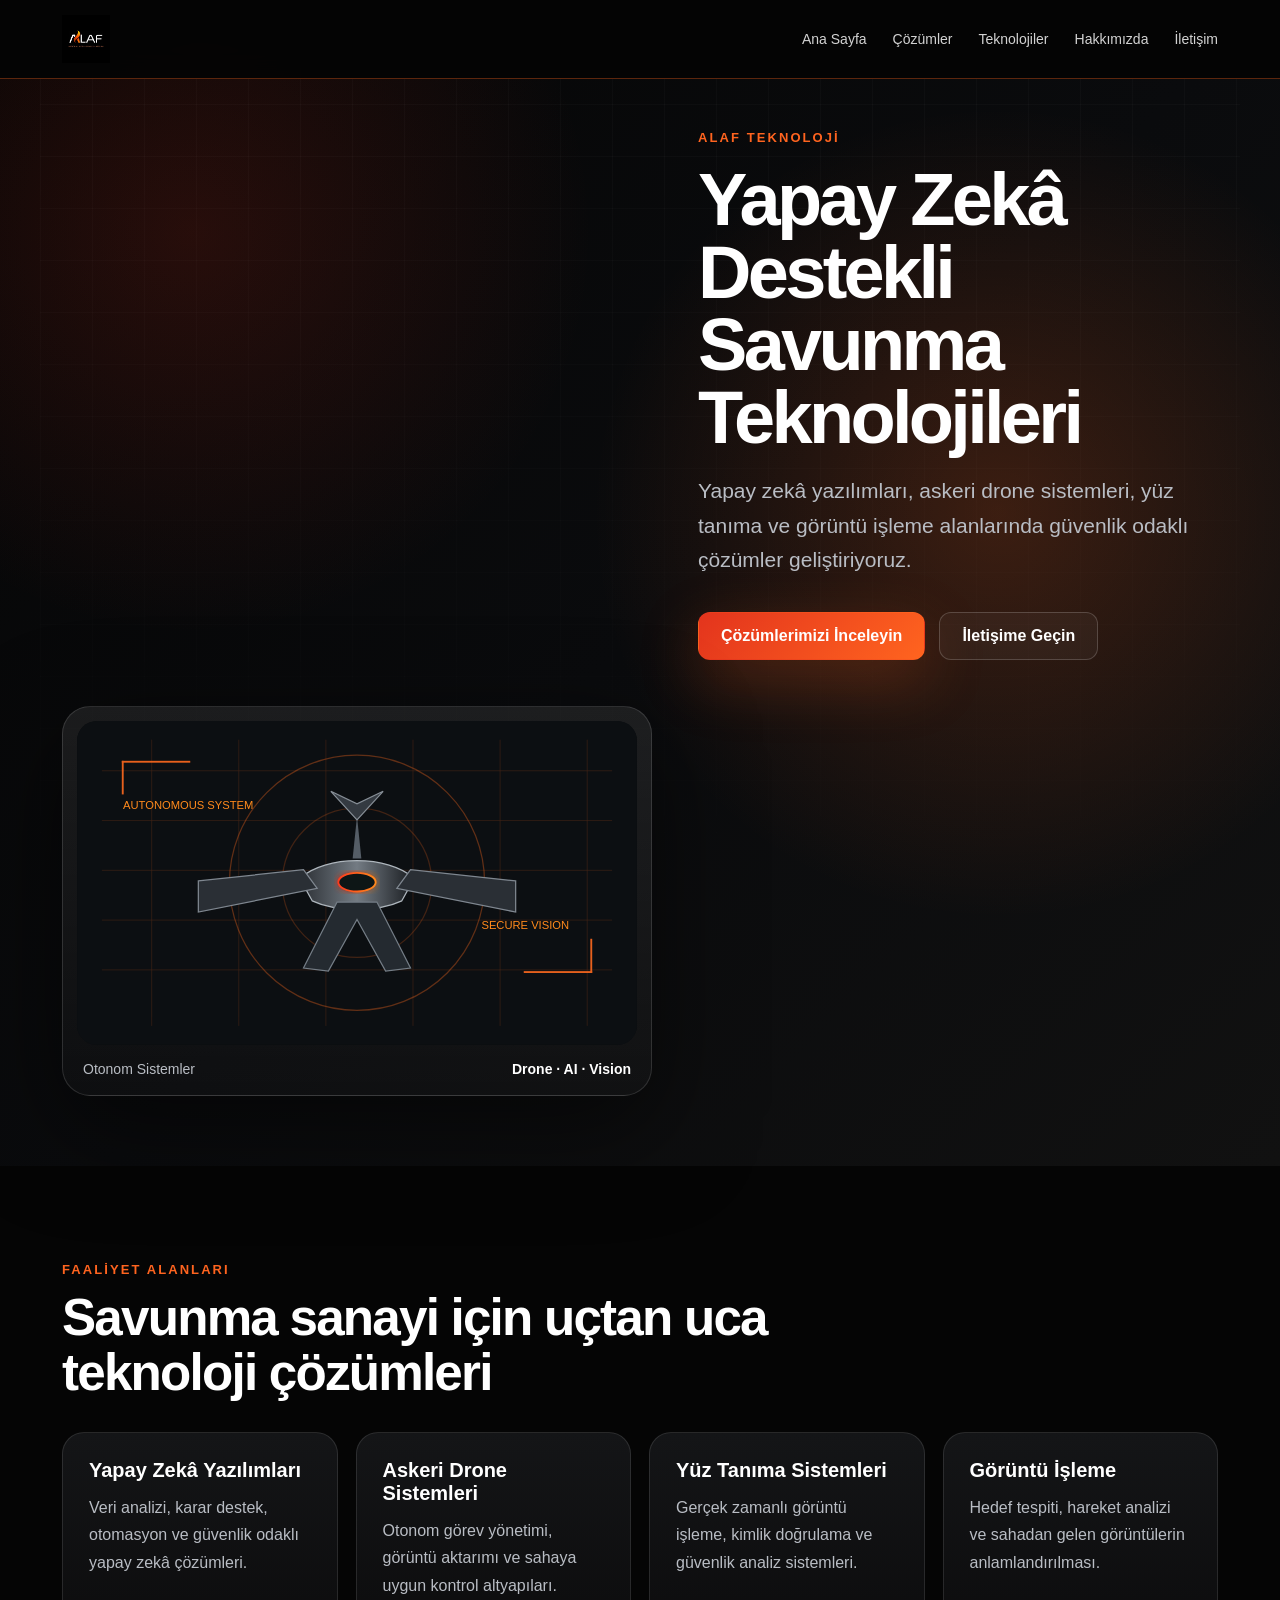
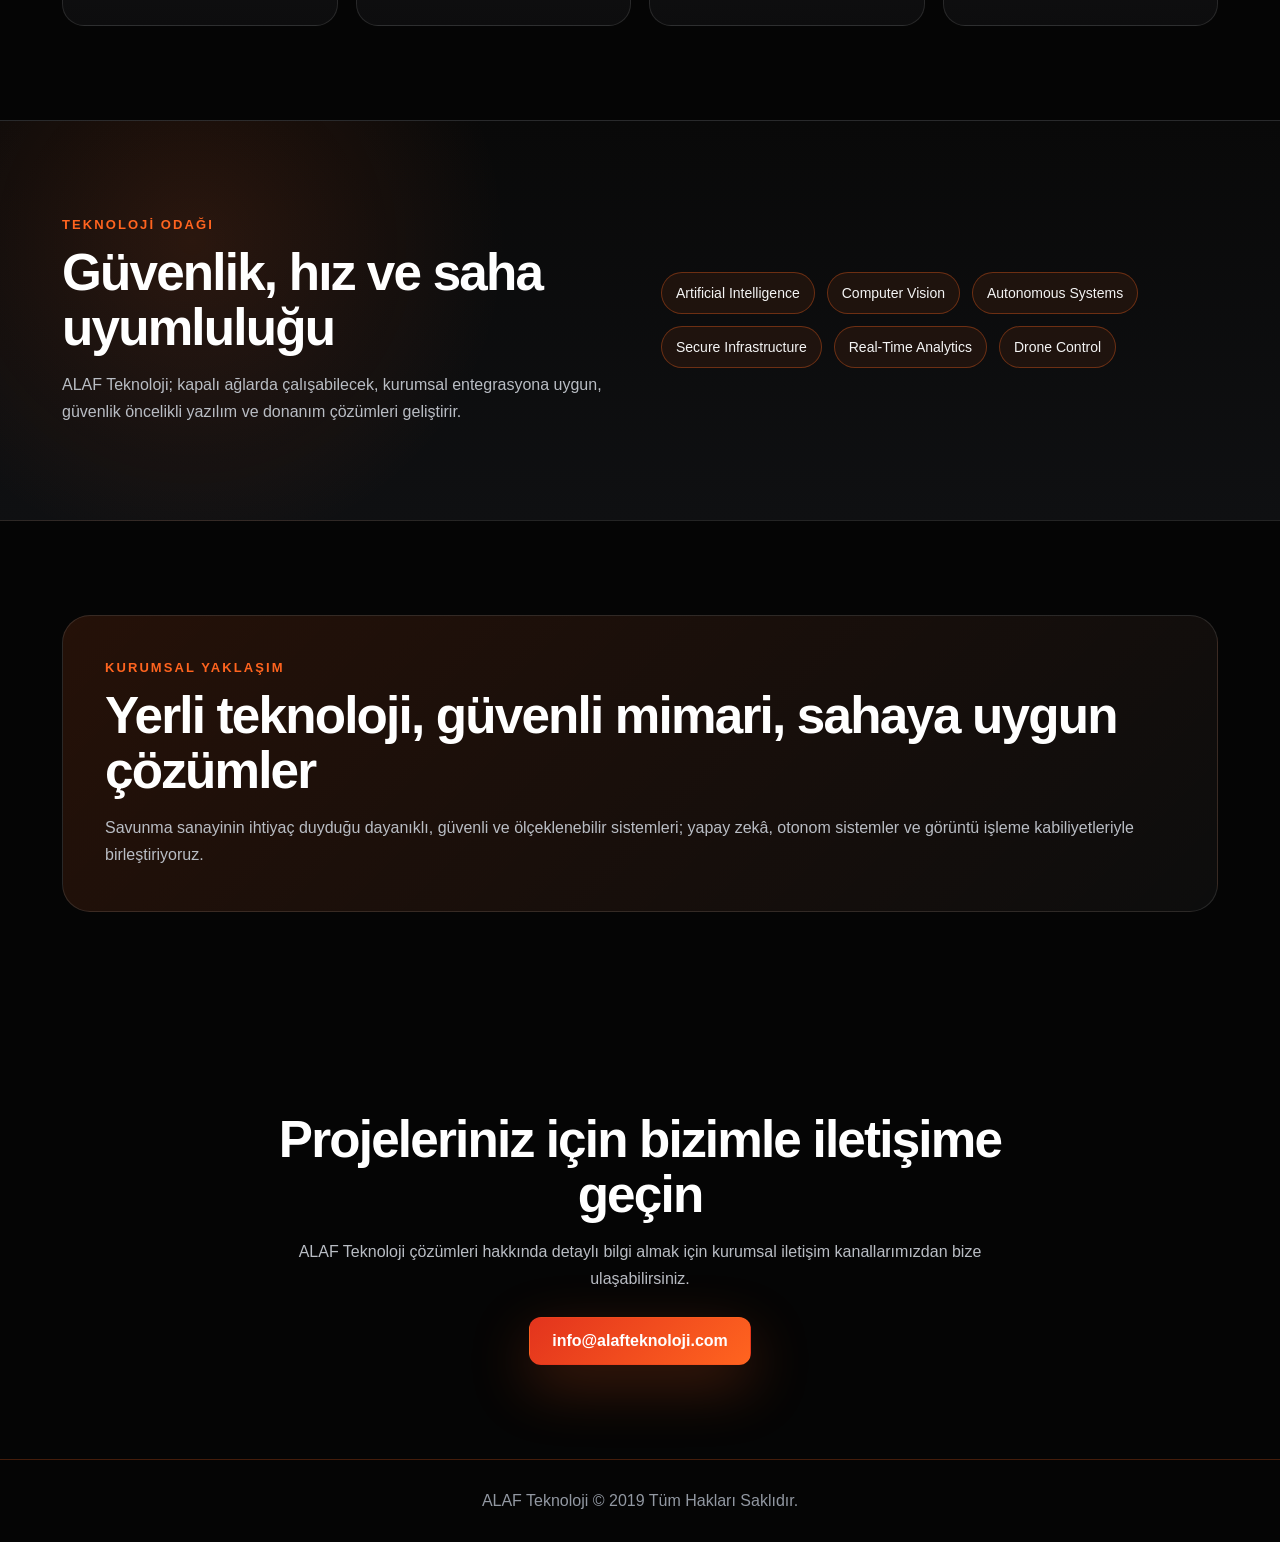
==== index.html @ 89e0e8f7 "First Commit Test" ====
<!DOCTYPE html>
<html lang="tr">
<head>
  <meta charset="UTF-8" />
  <meta name="viewport" content="width=device-width, initial-scale=1.0" />
  <title>ALAF Teknoloji</title>
  <link rel="stylesheet" href="style.css" />
</head>
<body>
  <header class="site-header">
    <nav class="navbar">
      <a class="brand" href="#home" aria-label="ALAF Teknoloji Ana Sayfa">
        <img src="assets/alaf_logo.jpeg" alt="ALAF Teknoloji Logo" />
      </a>

      <input type="checkbox" id="menu-toggle" class="menu-toggle" />
      <label for="menu-toggle" class="menu-button" aria-label="Menüyü aç/kapat">
        <span></span><span></span><span></span>
      </label>

      <div class="nav-links">
        <a href="#home">Ana Sayfa</a>
        <a href="#solutions">Çözümler</a>
        <a href="#tech">Teknolojiler</a>
        <a href="#about">Hakkımızda</a>
        <a href="#contact">İletişim</a>
      </div>
    </nav>
  </header>

  <main>
    <section id="home" class="hero">
      <div class="hero-overlay"></div>

      <div class="hero-content">
        <div class="eyebrow">ALAF TEKNOLOJİ</div>
        <h1>Yapay Zekâ Destekli Savunma Teknolojileri</h1>
        <p>
          Yapay zekâ yazılımları, askeri drone sistemleri, yüz tanıma ve görüntü
          işleme alanlarında güvenlik odaklı çözümler geliştiriyoruz.
        </p>
        <div class="hero-actions">
          <a href="#solutions" class="btn primary">Çözümlerimizi İnceleyin</a>
          <a href="#contact" class="btn secondary">İletişime Geçin</a>
        </div>
      </div>

      <div class="hero-visual" aria-label="Askeri drone konsept görseli">
        <div class="drone-card">
          <div class="drone-image">
            <svg viewBox="0 0 900 520" role="img" aria-label="Askeri drone illüstrasyonu">
              <defs>
                <linearGradient id="metal" x1="0" x2="1">
                  <stop offset="0%" stop-color="#2b2f34"/>
                  <stop offset="50%" stop-color="#737b83"/>
                  <stop offset="100%" stop-color="#171a1e"/>
                </linearGradient>
                <linearGradient id="accent" x1="0" x2="1">
                  <stop offset="0%" stop-color="#ff3b1f"/>
                  <stop offset="100%" stop-color="#ff8a1c"/>
                </linearGradient>
                <filter id="glow">
                  <feGaussianBlur stdDeviation="5" result="coloredBlur"/>
                  <feMerge>
                    <feMergeNode in="coloredBlur"/>
                    <feMergeNode in="SourceGraphic"/>
                  </feMerge>
                </filter>
              </defs>

              <rect x="0" y="0" width="900" height="520" fill="#0c0f12"/>
              <g opacity=".22" stroke="#ff6a1f" stroke-width="1">
                <path d="M40 80 H860 M40 160 H860 M40 240 H860 M40 320 H860 M40 400 H860"/>
                <path d="M120 30 V490 M260 30 V490 M400 30 V490 M540 30 V490 M680 30 V490 M820 30 V490"/>
              </g>
              <circle cx="450" cy="260" r="205" fill="none" stroke="#ff6a1f" stroke-width="2" opacity=".35"/>
              <circle cx="450" cy="260" r="120" fill="none" stroke="#ff6a1f" stroke-width="2" opacity=".22"/>

              <g transform="translate(450 265)">
                <path d="M-92 -12 C-50 -50, 50 -50, 92 -12 L72 24 C34 42, -34 42, -72 24 Z" fill="url(#metal)" stroke="#aeb6bd" stroke-width="2"/>
                <path d="M-255 -8 L-86 -26 L-64 4 L-255 42 Z" fill="#2a2f35" stroke="#7f8790" stroke-width="2"/>
                <path d="M255 -8 L86 -26 L64 4 L255 42 Z" fill="#2a2f35" stroke="#7f8790" stroke-width="2"/>
                <path d="M-32 26 L-86 132 L-46 137 L0 54 L46 137 L86 132 L32 26 Z" fill="#242a30" stroke="#747d86" stroke-width="2"/>
                <path d="M-7 -44 L0 -112 L7 -44 Z" fill="#555d66"/>
                <path d="M0 -106 L-42 -152 L0 -132 L42 -152 Z" fill="#343a41" stroke="#868e96" stroke-width="2"/>
                <ellipse cx="0" cy="-6" rx="30" ry="15" fill="#111418" stroke="url(#accent)" stroke-width="3" filter="url(#glow)"/>
                <path d="M-38 4 H38" stroke="url(#accent)" stroke-width="4" filter="url(#glow)"/>
              </g>

              <g fill="#ff6a1f" opacity=".9">
                <rect x="72" y="64" width="110" height="3"/>
                <rect x="72" y="64" width="3" height="54"/>
                <rect x="718" y="402" width="110" height="3"/>
                <rect x="825" y="350" width="3" height="55"/>
              </g>
              <text x="74" y="142" fill="#ff8a1c" font-size="18" font-family="Arial">AUTONOMOUS SYSTEM</text>
              <text x="650" y="334" fill="#ff8a1c" font-size="18" font-family="Arial">SECURE VISION</text>
            </svg>
          </div>
          <div class="drone-caption">
            <span>Otonom Sistemler</span>
            <strong>Drone · AI · Vision</strong>
          </div>
        </div>
      </div>
    </section>

    <section id="solutions" class="section">
      <div class="section-head">
        <span>Faaliyet Alanları</span>
        <h2>Savunma sanayi için uçtan uca teknoloji çözümleri</h2>
      </div>

      <div class="cards">
        <article class="card">
          <h3>Yapay Zekâ Yazılımları</h3>
          <p>Veri analizi, karar destek, otomasyon ve güvenlik odaklı yapay zekâ çözümleri.</p>
        </article>
        <article class="card">
          <h3>Askeri Drone Sistemleri</h3>
          <p>Otonom görev yönetimi, görüntü aktarımı ve sahaya uygun kontrol altyapıları.</p>
        </article>
        <article class="card">
          <h3>Yüz Tanıma Sistemleri</h3>
          <p>Gerçek zamanlı görüntü işleme, kimlik doğrulama ve güvenlik analiz sistemleri.</p>
        </article>
        <article class="card">
          <h3>Görüntü İşleme</h3>
          <p>Hedef tespiti, hareket analizi ve sahadan gelen görüntülerin anlamlandırılması.</p>
        </article>
      </div>
    </section>

    <section id="tech" class="tech-band">
      <div class="section tech-inner">
        <div>
          <span class="label">Teknoloji Odağı</span>
          <h2>Güvenlik, hız ve saha uyumluluğu</h2>
          <p>
            ALAF Teknoloji; kapalı ağlarda çalışabilecek, kurumsal entegrasyona uygun,
            güvenlik öncelikli yazılım ve donanım çözümleri geliştirir.
          </p>
        </div>
        <div class="tech-list">
          <span>Artificial Intelligence</span>
          <span>Computer Vision</span>
          <span>Autonomous Systems</span>
          <span>Secure Infrastructure</span>
          <span>Real-Time Analytics</span>
          <span>Drone Control</span>
        </div>
      </div>
    </section>

    <section id="about" class="section about">
      <div class="about-card">
        <span>Kurumsal Yaklaşım</span>
        <h2>Yerli teknoloji, güvenli mimari, sahaya uygun çözümler</h2>
        <p>
          Savunma sanayinin ihtiyaç duyduğu dayanıklı, güvenli ve ölçeklenebilir
          sistemleri; yapay zekâ, otonom sistemler ve görüntü işleme kabiliyetleriyle
          birleştiriyoruz.
        </p>
      </div>
    </section>

    <section id="contact" class="section contact">
      <h2>Projeleriniz için bizimle iletişime geçin</h2>
      <p>ALAF Teknoloji çözümleri hakkında detaylı bilgi almak için kurumsal iletişim kanallarımızdan bize ulaşabilirsiniz.</p>
      <a href="mailto:info@alafteknoloji.com" class="btn primary">info@alafteknoloji.com</a>
    </section>
  </main>

  <footer>
    <div>ALAF Teknoloji © 2019 Tüm Hakları Saklıdır.</div>
  </footer>
</body>
</html>
---- style.css ----
:root{
  --bg:#050505;
  --panel:#0d0d0e;
  --panel-2:#131416;
  --text:#ffffff;
  --muted:#b9bdc4;
  --line:rgba(255,255,255,.11);
  --accent:#ff641f;
  --accent2:#e3341d;
  --nav:#050505;
}

*{box-sizing:border-box}

html{
  scroll-behavior:smooth;
  overflow-x:hidden;
}

body{
  margin:0;
  background:var(--bg);
  color:var(--text);
  font-family:Arial, Helvetica, sans-serif;
  overflow-x:hidden;
}

a{color:inherit}

.site-header{
  position:fixed;
  inset:0 0 auto 0;
  z-index:100;
  background:rgba(5,5,5,.96);
  border-bottom:1px solid rgba(255,100,31,.35);
  backdrop-filter:blur(14px);
}

.navbar{
  max-width:1200px;
  margin:0 auto;
  height:78px;
  padding:0 22px;
  display:flex;
  align-items:center;
  justify-content:space-between;
  gap:20px;
}

.brand{
  display:flex;
  align-items:center;
  min-width:0;
  text-decoration:none;
}

.brand img{
  height:48px;
  max-width:190px;
  object-fit:contain;
  display:block;
}

.nav-links{
  display:flex;
  align-items:center;
  gap:26px;
  font-size:14px;
  white-space:nowrap;
}

.nav-links a{
  text-decoration:none;
  color:#e9e9e9;
  opacity:.9;
}

.nav-links a:hover{color:var(--accent)}

.menu-toggle{display:none}

.menu-button{
  display:none;
  width:42px;
  height:42px;
  border:1px solid var(--line);
  border-radius:10px;
  align-items:center;
  justify-content:center;
  flex-direction:column;
  gap:5px;
}

.menu-button span{
  width:20px;
  height:2px;
  background:#fff;
  display:block;
}

.hero{
  position:relative;
  min-height:100vh;
  padding:128px 22px 70px;
  display:grid;
  grid-template-columns:minmax(0, 1fr) minmax(320px, 520px);
  align-items:center;
  gap:46px;
  max-width:1200px;
  margin:0 auto;
}

.hero::before{
  content:"";
  position:absolute;
  left:50%;
  top:0;
  width:100vw;
  height:100%;
  transform:translateX(-50%);
  background:
    radial-gradient(circle at 78% 44%, rgba(255,100,31,.20), transparent 34%),
    radial-gradient(circle at 15% 20%, rgba(227,52,29,.15), transparent 28%),
    linear-gradient(135deg,#050505 0%,#0a0b0d 52%,#111111 100%);
  z-index:-2;
}

.hero::after{
  content:"";
  position:absolute;
  inset:0;
  background-image:
    linear-gradient(rgba(255,255,255,.035) 1px, transparent 1px),
    linear-gradient(90deg, rgba(255,255,255,.035) 1px, transparent 1px);
  background-size:52px 52px;
  mask-image:linear-gradient(to bottom, rgba(0,0,0,.75), transparent 90%);
  z-index:-1;
}

.eyebrow,.section-head span,.label,.about-card span{
  display:inline-flex;
  align-items:center;
  gap:8px;
  color:var(--accent);
  font-size:13px;
  font-weight:700;
  letter-spacing:.16em;
  text-transform:uppercase;
}

.hero h1{
  margin:18px 0 20px;
  font-size:clamp(38px, 6vw, 74px);
  line-height:.98;
  letter-spacing:-.05em;
  max-width:760px;
}

.hero p{
  margin:0;
  max-width:650px;
  color:var(--muted);
  font-size:clamp(17px, 2vw, 21px);
  line-height:1.65;
}

.hero-actions{
  display:flex;
  gap:14px;
  flex-wrap:wrap;
  margin-top:34px;
}

.btn{
  display:inline-flex;
  align-items:center;
  justify-content:center;
  min-height:48px;
  padding:14px 22px;
  border-radius:12px;
  text-decoration:none;
  font-weight:700;
  border:1px solid transparent;
}

.btn.primary{
  background:linear-gradient(135deg,var(--accent2),var(--accent));
  color:#fff;
  box-shadow:0 20px 60px rgba(255,100,31,.25);
}

.btn.secondary{
  border-color:rgba(255,255,255,.18);
  color:#fff;
  background:rgba(255,255,255,.04);
}

.hero-visual{
  width:100%;
  min-width:0;
}

.drone-card{
  background:linear-gradient(180deg,rgba(255,255,255,.08),rgba(255,255,255,.02));
  border:1px solid rgba(255,255,255,.13);
  border-radius:28px;
  padding:14px;
  box-shadow:0 30px 100px rgba(0,0,0,.55);
}

.drone-image{
  border-radius:20px;
  overflow:hidden;
  background:#0b0d10;
}

.drone-image svg{
  display:block;
  width:100%;
  height:auto;
}

.drone-caption{
  display:flex;
  justify-content:space-between;
  gap:12px;
  padding:16px 6px 4px;
  color:var(--muted);
  font-size:14px;
}

.drone-caption strong{color:#fff}

.section{
  max-width:1200px;
  margin:0 auto;
  padding:94px 22px;
}

.section-head{
  max-width:760px;
  margin-bottom:32px;
}

.section h2,.tech-inner h2,.about-card h2,.contact h2{
  margin:12px 0 16px;
  font-size:clamp(30px,4vw,52px);
  line-height:1.08;
  letter-spacing:-.035em;
}

.cards{
  display:grid;
  grid-template-columns:repeat(4,minmax(0,1fr));
  gap:18px;
}

.card{
  min-width:0;
  background:linear-gradient(180deg,#141517,#0d0d0e);
  border:1px solid var(--line);
  border-radius:22px;
  padding:26px;
}

.card h3{
  color:#fff;
  margin:0 0 12px;
  font-size:20px;
}

.card p,.tech-inner p,.about-card p,.contact p{
  color:var(--muted);
  line-height:1.7;
  margin:0;
}

.tech-band{
  background:
    radial-gradient(circle at 15% 30%,rgba(255,100,31,.13),transparent 28%),
    linear-gradient(180deg,#090909,#0f1012);
  border-block:1px solid var(--line);
}

.tech-inner{
  display:grid;
  grid-template-columns:1fr 1fr;
  gap:42px;
  align-items:center;
}

.tech-list{
  display:flex;
  flex-wrap:wrap;
  gap:12px;
}

.tech-list span{
  border:1px solid rgba(255,100,31,.35);
  background:rgba(255,100,31,.08);
  color:#f4f4f4;
  padding:12px 14px;
  border-radius:999px;
  font-size:14px;
}

.about-card{
  background:linear-gradient(135deg,rgba(255,100,31,.13),rgba(255,255,255,.035));
  border:1px solid var(--line);
  border-radius:28px;
  padding:42px;
}

.contact{
  text-align:center;
  max-width:820px;
}

.contact .btn{margin-top:24px}

footer{
  padding:32px 22px;
  text-align:center;
  color:#9298a2;
  background:#050505;
  border-top:1px solid rgba(255,100,31,.25);
}

@media (max-width: 980px){
  .hero{
    grid-template-columns:1fr;
    text-align:left;
    gap:34px;
    min-height:auto;
  }

  .hero-visual{
    max-width:620px;
  }

  .cards{
    grid-template-columns:repeat(2,minmax(0,1fr));
  }

  .tech-inner{
    grid-template-columns:1fr;
  }
}

@media (max-width: 720px){
  .navbar{
    height:70px;
    padding:0 16px;
  }

  .brand img{
    height:42px;
    max-width:160px;
  }

  .menu-button{
    display:flex;
    flex:0 0 auto;
  }

  .nav-links{
    position:absolute;
    top:70px;
    left:12px;
    right:12px;
    display:none;
    flex-direction:column;
    align-items:stretch;
    gap:0;
    padding:10px;
    background:#070707;
    border:1px solid rgba(255,100,31,.28);
    border-radius:16px;
    white-space:normal;
  }

  .nav-links a{
    padding:14px 12px;
    border-radius:10px;
  }

  .nav-links a:hover{
    background:rgba(255,100,31,.08);
  }

  .menu-toggle:checked ~ .nav-links{
    display:flex;
  }

  .hero{
    padding:104px 16px 56px;
  }

  .hero h1{
    letter-spacing:-.04em;
  }

  .hero-actions{
    flex-direction:column;
  }

  .btn{
    width:100%;
  }

  .drone-card{
    border-radius:22px;
    padding:10px;
  }

  .drone-caption{
    flex-direction:column;
    padding:14px 4px 4px;
  }

  .section{
    padding:68px 16px;
  }

  .cards{
    grid-template-columns:1fr;
  }

  .card{
    padding:22px;
  }

  .about-card{
    padding:28px;
  }
}

@media (max-width: 390px){
  .brand img{
    max-width:135px;
  }

  .hero{
    padding-left:14px;
    padding-right:14px;
  }

  .eyebrow,.section-head span,.label,.about-card span{
    font-size:11px;
  }
}
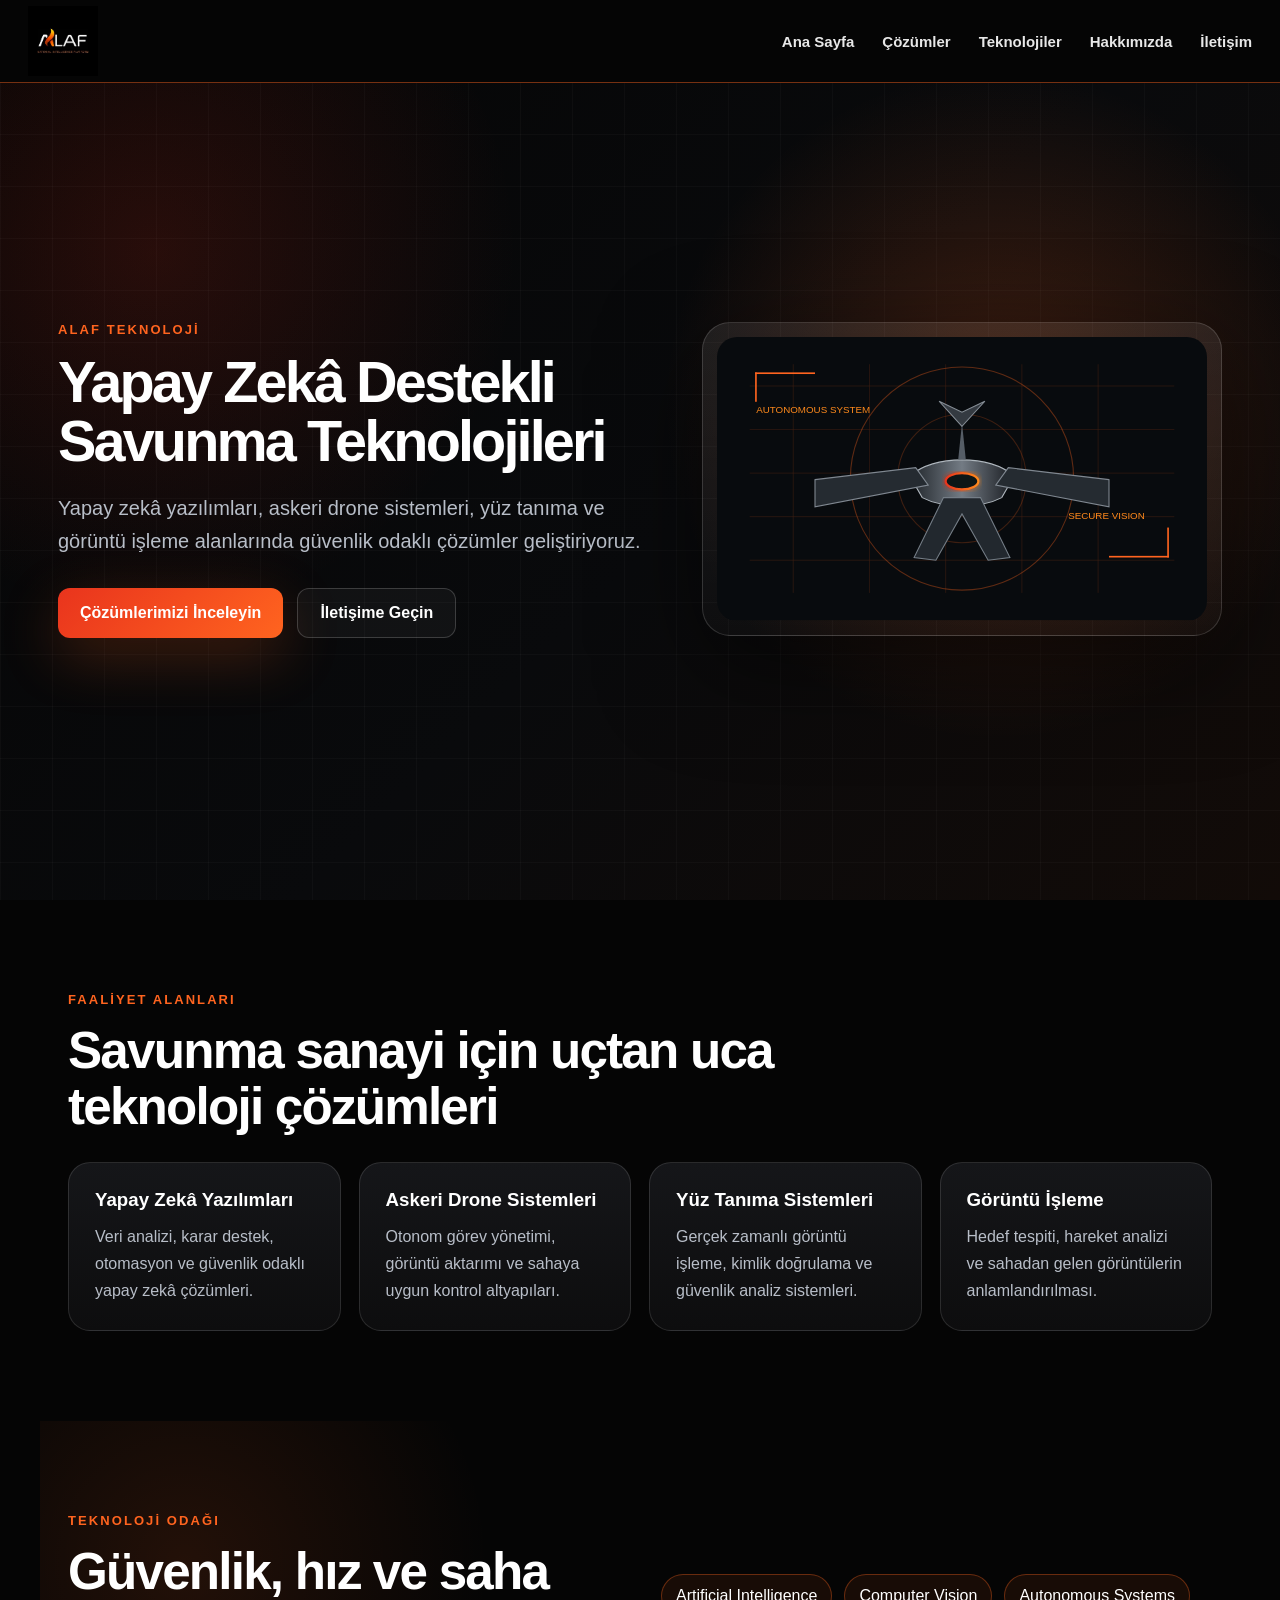
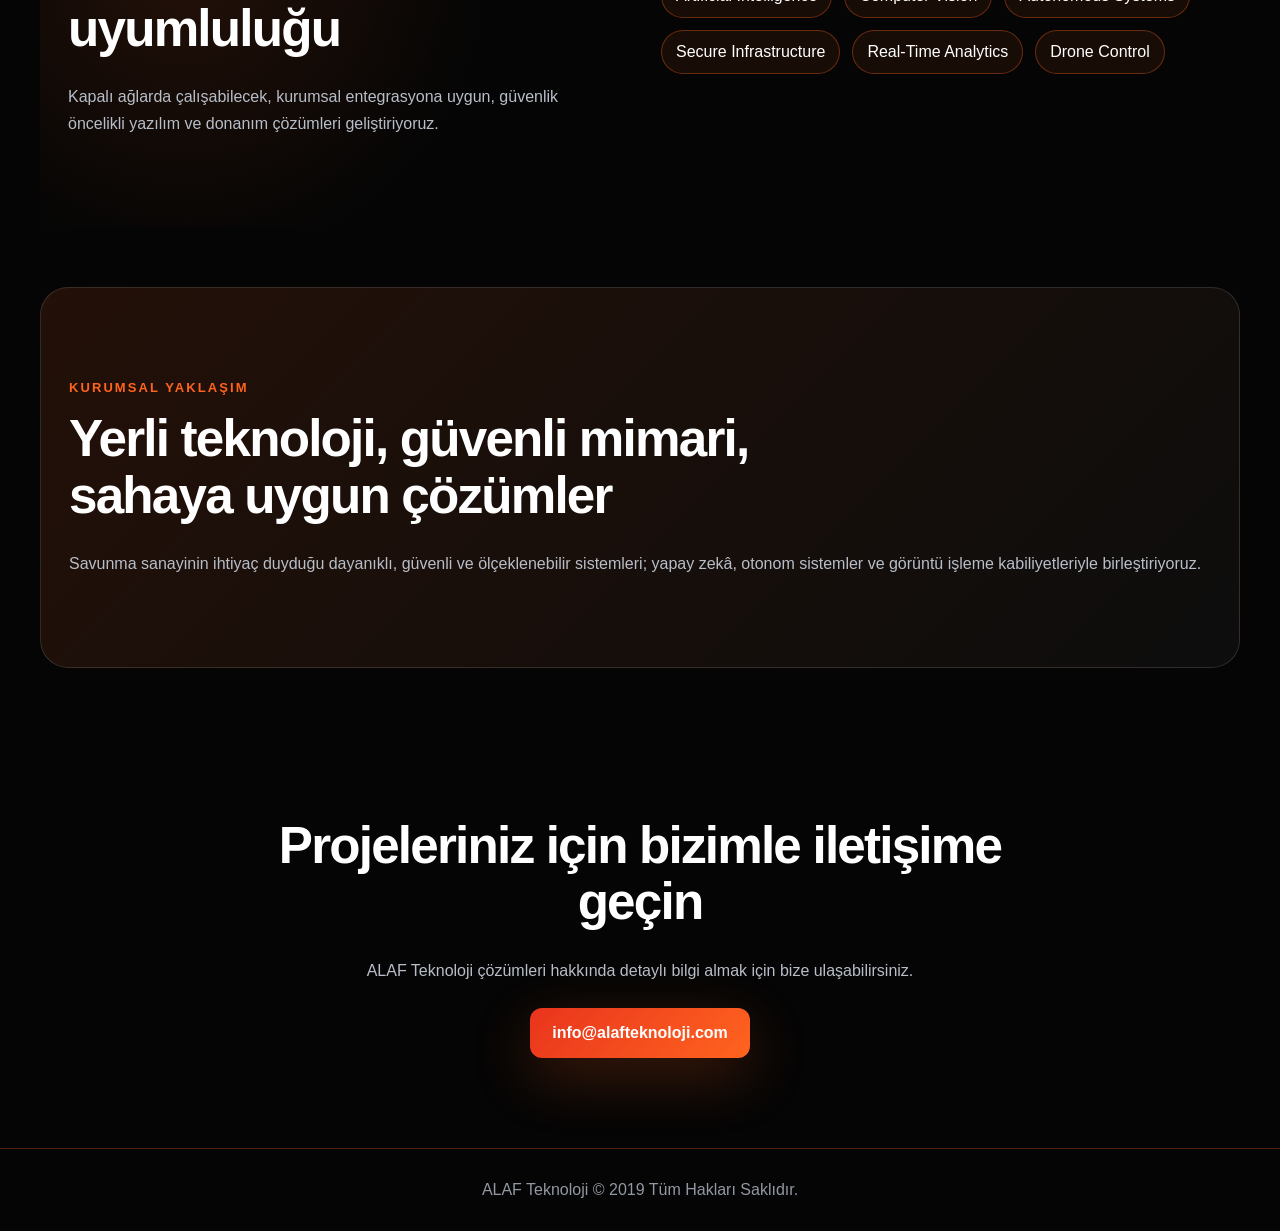
==== commit b8fe1563: "Mobile fix" ====
--- a/index.html
+++ b/index.html
@@ -7,172 +7,129 @@
   <link rel="stylesheet" href="style.css" />
 </head>
 <body>
-  <header class="site-header">
-    <nav class="navbar">
-      <a class="brand" href="#home" aria-label="ALAF Teknoloji Ana Sayfa">
-        <img src="assets/alaf_logo.jpeg" alt="ALAF Teknoloji Logo" />
-      </a>
 
-      <input type="checkbox" id="menu-toggle" class="menu-toggle" />
-      <label for="menu-toggle" class="menu-button" aria-label="Menüyü aç/kapat">
-        <span></span><span></span><span></span>
-      </label>
+<header class="topbar">
+  <div class="nav">
+    <a href="#home" class="logo">
+      <img src="assets/alaf_logo.jpeg" alt="ALAF Teknoloji">
+    </a>
 
-      <div class="nav-links">
-        <a href="#home">Ana Sayfa</a>
-        <a href="#solutions">Çözümler</a>
-        <a href="#tech">Teknolojiler</a>
-        <a href="#about">Hakkımızda</a>
-        <a href="#contact">İletişim</a>
+    <input type="checkbox" id="menu" class="menu-check">
+    <label for="menu" class="hamburger"><span></span><span></span><span></span></label>
+
+    <div class="links">
+      <a href="#home">Ana Sayfa</a>
+      <a href="#solutions">Çözümler</a>
+      <a href="#tech">Teknolojiler</a>
+      <a href="#about">Hakkımızda</a>
+      <a href="#contact">İletişim</a>
+    </div>
+  </div>
+</header>
+
+<main>
+  <section id="home" class="hero">
+    <div class="hero-text">
+      <div class="tag">ALAF TEKNOLOJİ</div>
+      <h1>Yapay Zekâ Destekli Savunma Teknolojileri</h1>
+      <p>
+        Yapay zekâ yazılımları, askeri drone sistemleri, yüz tanıma ve görüntü
+        işleme alanlarında güvenlik odaklı çözümler geliştiriyoruz.
+      </p>
+      <div class="buttons">
+        <a href="#solutions" class="btn primary">Çözümlerimizi İnceleyin</a>
+        <a href="#contact" class="btn ghost">İletişime Geçin</a>
       </div>
-    </nav>
-  </header>
+    </div>
 
-  <main>
-    <section id="home" class="hero">
-      <div class="hero-overlay"></div>
+    <div class="hero-image">
+      <div class="drone-panel">
+        <svg viewBox="0 0 900 520" preserveAspectRatio="xMidYMid meet" aria-label="Askeri drone konsepti">
+          <defs>
+            <linearGradient id="body" x1="0" x2="1">
+              <stop offset="0" stop-color="#1f2429"/>
+              <stop offset=".5" stop-color="#737b84"/>
+              <stop offset="1" stop-color="#171a1f"/>
+            </linearGradient>
+            <linearGradient id="orange" x1="0" x2="1">
+              <stop offset="0" stop-color="#e9341d"/>
+              <stop offset="1" stop-color="#ff8a1c"/>
+            </linearGradient>
+            <filter id="glow">
+              <feGaussianBlur stdDeviation="5" result="blur"/>
+              <feMerge><feMergeNode in="blur"/><feMergeNode in="SourceGraphic"/></feMerge>
+            </filter>
+          </defs>
 
-      <div class="hero-content">
-        <div class="eyebrow">ALAF TEKNOLOJİ</div>
-        <h1>Yapay Zekâ Destekli Savunma Teknolojileri</h1>
-        <p>
-          Yapay zekâ yazılımları, askeri drone sistemleri, yüz tanıma ve görüntü
-          işleme alanlarında güvenlik odaklı çözümler geliştiriyoruz.
-        </p>
-        <div class="hero-actions">
-          <a href="#solutions" class="btn primary">Çözümlerimizi İnceleyin</a>
-          <a href="#contact" class="btn secondary">İletişime Geçin</a>
-        </div>
+          <rect width="900" height="520" fill="#080b0e"/>
+          <g opacity=".23" stroke="#ff641f" stroke-width="1">
+            <path d="M60 90H840M60 170H840M60 250H840M60 330H840M60 410H840"/>
+            <path d="M140 50V470M280 50V470M420 50V470M560 50V470M700 50V470"/>
+          </g>
+          <circle cx="450" cy="260" r="205" fill="none" stroke="#ff641f" opacity=".35" stroke-width="2"/>
+          <circle cx="450" cy="260" r="118" fill="none" stroke="#ff641f" opacity=".22" stroke-width="2"/>
+
+          <g transform="translate(450 270)">
+            <path d="M-96 -15C-48 -54 48 -54 96 -15L73 25C35 45-35 45-73 25Z" fill="url(#body)" stroke="#aeb6bd" stroke-width="2"/>
+            <path d="M-270 -8L-85 -30L-62 2L-270 42Z" fill="#252b31" stroke="#7f8790" stroke-width="2"/>
+            <path d="M270 -8L85 -30L62 2L270 42Z" fill="#252b31" stroke="#7f8790" stroke-width="2"/>
+            <path d="M-34 25L-88 135L-48 140L0 55L48 140L88 135L34 25Z" fill="#22282e" stroke="#747d86" stroke-width="2"/>
+            <path d="M-7 -45L0 -112L7 -45Z" fill="#555d66"/>
+            <path d="M0 -106L-42 -152L0 -132L42 -152Z" fill="#343a41" stroke="#868e96" stroke-width="2"/>
+            <ellipse cx="0" cy="-5" rx="30" ry="15" fill="#111418" stroke="url(#orange)" stroke-width="4" filter="url(#glow)"/>
+            <path d="M-42 5H42" stroke="url(#orange)" stroke-width="4" filter="url(#glow)"/>
+          </g>
+
+          <g fill="#ff641f">
+            <rect x="70" y="65" width="110" height="3"/>
+            <rect x="70" y="65" width="3" height="54"/>
+            <rect x="720" y="402" width="110" height="3"/>
+            <rect x="827" y="350" width="3" height="55"/>
+          </g>
+          <text x="72" y="140" fill="#ff8a1c" font-size="18" font-family="Arial">AUTONOMOUS SYSTEM</text>
+          <text x="645" y="334" fill="#ff8a1c" font-size="18" font-family="Arial">SECURE VISION</text>
+        </svg>
       </div>
+    </div>
+  </section>
 
-      <div class="hero-visual" aria-label="Askeri drone konsept görseli">
-        <div class="drone-card">
-          <div class="drone-image">
-            <svg viewBox="0 0 900 520" role="img" aria-label="Askeri drone illüstrasyonu">
-              <defs>
-                <linearGradient id="metal" x1="0" x2="1">
-                  <stop offset="0%" stop-color="#2b2f34"/>
-                  <stop offset="50%" stop-color="#737b83"/>
-                  <stop offset="100%" stop-color="#171a1e"/>
-                </linearGradient>
-                <linearGradient id="accent" x1="0" x2="1">
-                  <stop offset="0%" stop-color="#ff3b1f"/>
-                  <stop offset="100%" stop-color="#ff8a1c"/>
-                </linearGradient>
-                <filter id="glow">
-                  <feGaussianBlur stdDeviation="5" result="coloredBlur"/>
-                  <feMerge>
-                    <feMergeNode in="coloredBlur"/>
-                    <feMergeNode in="SourceGraphic"/>
-                  </feMerge>
-                </filter>
-              </defs>
+  <section id="solutions" class="section">
+    <span class="tag">FAALİYET ALANLARI</span>
+    <h2>Savunma sanayi için uçtan uca teknoloji çözümleri</h2>
+    <div class="cards">
+      <div class="card"><h3>Yapay Zekâ Yazılımları</h3><p>Veri analizi, karar destek, otomasyon ve güvenlik odaklı yapay zekâ çözümleri.</p></div>
+      <div class="card"><h3>Askeri Drone Sistemleri</h3><p>Otonom görev yönetimi, görüntü aktarımı ve sahaya uygun kontrol altyapıları.</p></div>
+      <div class="card"><h3>Yüz Tanıma Sistemleri</h3><p>Gerçek zamanlı görüntü işleme, kimlik doğrulama ve güvenlik analiz sistemleri.</p></div>
+      <div class="card"><h3>Görüntü İşleme</h3><p>Hedef tespiti, hareket analizi ve sahadan gelen görüntülerin anlamlandırılması.</p></div>
+    </div>
+  </section>
 
-              <rect x="0" y="0" width="900" height="520" fill="#0c0f12"/>
-              <g opacity=".22" stroke="#ff6a1f" stroke-width="1">
-                <path d="M40 80 H860 M40 160 H860 M40 240 H860 M40 320 H860 M40 400 H860"/>
-                <path d="M120 30 V490 M260 30 V490 M400 30 V490 M540 30 V490 M680 30 V490 M820 30 V490"/>
-              </g>
-              <circle cx="450" cy="260" r="205" fill="none" stroke="#ff6a1f" stroke-width="2" opacity=".35"/>
-              <circle cx="450" cy="260" r="120" fill="none" stroke="#ff6a1f" stroke-width="2" opacity=".22"/>
+  <section id="tech" class="section tech">
+    <div>
+      <span class="tag">TEKNOLOJİ ODAĞI</span>
+      <h2>Güvenlik, hız ve saha uyumluluğu</h2>
+      <p>Kapalı ağlarda çalışabilecek, kurumsal entegrasyona uygun, güvenlik öncelikli yazılım ve donanım çözümleri geliştiriyoruz.</p>
+    </div>
+    <div class="chips">
+      <span>Artificial Intelligence</span><span>Computer Vision</span><span>Autonomous Systems</span>
+      <span>Secure Infrastructure</span><span>Real-Time Analytics</span><span>Drone Control</span>
+    </div>
+  </section>
 
-              <g transform="translate(450 265)">
-                <path d="M-92 -12 C-50 -50, 50 -50, 92 -12 L72 24 C34 42, -34 42, -72 24 Z" fill="url(#metal)" stroke="#aeb6bd" stroke-width="2"/>
-                <path d="M-255 -8 L-86 -26 L-64 4 L-255 42 Z" fill="#2a2f35" stroke="#7f8790" stroke-width="2"/>
-                <path d="M255 -8 L86 -26 L64 4 L255 42 Z" fill="#2a2f35" stroke="#7f8790" stroke-width="2"/>
-                <path d="M-32 26 L-86 132 L-46 137 L0 54 L46 137 L86 132 L32 26 Z" fill="#242a30" stroke="#747d86" stroke-width="2"/>
-                <path d="M-7 -44 L0 -112 L7 -44 Z" fill="#555d66"/>
-                <path d="M0 -106 L-42 -152 L0 -132 L42 -152 Z" fill="#343a41" stroke="#868e96" stroke-width="2"/>
-                <ellipse cx="0" cy="-6" rx="30" ry="15" fill="#111418" stroke="url(#accent)" stroke-width="3" filter="url(#glow)"/>
-                <path d="M-38 4 H38" stroke="url(#accent)" stroke-width="4" filter="url(#glow)"/>
-              </g>
+  <section id="about" class="section about">
+    <span class="tag">KURUMSAL YAKLAŞIM</span>
+    <h2>Yerli teknoloji, güvenli mimari, sahaya uygun çözümler</h2>
+    <p>Savunma sanayinin ihtiyaç duyduğu dayanıklı, güvenli ve ölçeklenebilir sistemleri; yapay zekâ, otonom sistemler ve görüntü işleme kabiliyetleriyle birleştiriyoruz.</p>
+  </section>
 
-              <g fill="#ff6a1f" opacity=".9">
-                <rect x="72" y="64" width="110" height="3"/>
-                <rect x="72" y="64" width="3" height="54"/>
-                <rect x="718" y="402" width="110" height="3"/>
-                <rect x="825" y="350" width="3" height="55"/>
-              </g>
-              <text x="74" y="142" fill="#ff8a1c" font-size="18" font-family="Arial">AUTONOMOUS SYSTEM</text>
-              <text x="650" y="334" fill="#ff8a1c" font-size="18" font-family="Arial">SECURE VISION</text>
-            </svg>
-          </div>
-          <div class="drone-caption">
-            <span>Otonom Sistemler</span>
-            <strong>Drone · AI · Vision</strong>
-          </div>
-        </div>
-      </div>
-    </section>
+  <section id="contact" class="section contact">
+    <h2>Projeleriniz için bizimle iletişime geçin</h2>
+    <p>ALAF Teknoloji çözümleri hakkında detaylı bilgi almak için bize ulaşabilirsiniz.</p>
+    <a href="mailto:info@alafteknoloji.com" class="btn primary">info@alafteknoloji.com</a>
+  </section>
+</main>
 
-    <section id="solutions" class="section">
-      <div class="section-head">
-        <span>Faaliyet Alanları</span>
-        <h2>Savunma sanayi için uçtan uca teknoloji çözümleri</h2>
-      </div>
+<footer>ALAF Teknoloji © 2019 Tüm Hakları Saklıdır.</footer>
 
-      <div class="cards">
-        <article class="card">
-          <h3>Yapay Zekâ Yazılımları</h3>
-          <p>Veri analizi, karar destek, otomasyon ve güvenlik odaklı yapay zekâ çözümleri.</p>
-        </article>
-        <article class="card">
-          <h3>Askeri Drone Sistemleri</h3>
-          <p>Otonom görev yönetimi, görüntü aktarımı ve sahaya uygun kontrol altyapıları.</p>
-        </article>
-        <article class="card">
-          <h3>Yüz Tanıma Sistemleri</h3>
-          <p>Gerçek zamanlı görüntü işleme, kimlik doğrulama ve güvenlik analiz sistemleri.</p>
-        </article>
-        <article class="card">
-          <h3>Görüntü İşleme</h3>
-          <p>Hedef tespiti, hareket analizi ve sahadan gelen görüntülerin anlamlandırılması.</p>
-        </article>
-      </div>
-    </section>
-
-    <section id="tech" class="tech-band">
-      <div class="section tech-inner">
-        <div>
-          <span class="label">Teknoloji Odağı</span>
-          <h2>Güvenlik, hız ve saha uyumluluğu</h2>
-          <p>
-            ALAF Teknoloji; kapalı ağlarda çalışabilecek, kurumsal entegrasyona uygun,
-            güvenlik öncelikli yazılım ve donanım çözümleri geliştirir.
-          </p>
-        </div>
-        <div class="tech-list">
-          <span>Artificial Intelligence</span>
-          <span>Computer Vision</span>
-          <span>Autonomous Systems</span>
-          <span>Secure Infrastructure</span>
-          <span>Real-Time Analytics</span>
-          <span>Drone Control</span>
-        </div>
-      </div>
-    </section>
-
-    <section id="about" class="section about">
-      <div class="about-card">
-        <span>Kurumsal Yaklaşım</span>
-        <h2>Yerli teknoloji, güvenli mimari, sahaya uygun çözümler</h2>
-        <p>
-          Savunma sanayinin ihtiyaç duyduğu dayanıklı, güvenli ve ölçeklenebilir
-          sistemleri; yapay zekâ, otonom sistemler ve görüntü işleme kabiliyetleriyle
-          birleştiriyoruz.
-        </p>
-      </div>
-    </section>
-
-    <section id="contact" class="section contact">
-      <h2>Projeleriniz için bizimle iletişime geçin</h2>
-      <p>ALAF Teknoloji çözümleri hakkında detaylı bilgi almak için kurumsal iletişim kanallarımızdan bize ulaşabilirsiniz.</p>
-      <a href="mailto:info@alafteknoloji.com" class="btn primary">info@alafteknoloji.com</a>
-    </section>
-  </main>
-
-  <footer>
-    <div>ALAF Teknoloji © 2019 Tüm Hakları Saklıdır.</div>
-  </footer>
 </body>
 </html>
--- a/style.css
+++ b/style.css
@@ -1,452 +1,73 @@
+*{box-sizing:border-box}
+:root{--bg:#050505;--panel:#111214;--text:#fff;--muted:#b8bec8;--accent:#ff641f;--red:#e9341d;--line:rgba(255,255,255,.12)}
+html{scroll-behavior:smooth;overflow-x:hidden}
+body{margin:0;background:#050505;color:var(--text);font-family:Arial,Helvetica,sans-serif;overflow-x:hidden}
+.topbar{position:fixed;top:0;left:0;width:100%;z-index:50;background:#050505;border-bottom:1px solid rgba(255,100,31,.45)}
+.nav{max-width:1280px;height:82px;margin:auto;padding:0 28px;display:flex;align-items:center;justify-content:space-between;gap:24px}
+.logo{display:flex;align-items:center;text-decoration:none}
+.logo img{height:70px;width:auto;max-width:260px;object-fit:contain;display:block}
+.links{display:flex;align-items:center;gap:28px;font-weight:700;font-size:15px}
+.links a{color:#e8e8e8;text-decoration:none;white-space:nowrap}
+.links a:hover{color:var(--accent)}
+.menu-check{display:none}.hamburger{display:none}
 
-:root{
-  --bg:#050505;
-  --panel:#0d0d0e;
-  --panel-2:#131416;
-  --text:#ffffff;
-  --muted:#b9bdc4;
-  --line:rgba(255,255,255,.11);
-  --accent:#ff641f;
-  --accent2:#e3341d;
-  --nav:#050505;
+.hero{min-height:100vh;width:100%;padding:116px 28px 58px;display:flex;align-items:center;justify-content:center;gap:54px;position:relative;background:radial-gradient(circle at 78% 45%,rgba(255,100,31,.22),transparent 30%),radial-gradient(circle at 12% 28%,rgba(233,52,29,.15),transparent 28%),linear-gradient(135deg,#050505 0%,#090a0c 55%,#120b08 100%)}
+.hero:before{content:"";position:absolute;inset:82px 0 0;background-image:linear-gradient(rgba(255,255,255,.035) 1px,transparent 1px),linear-gradient(90deg,rgba(255,255,255,.035) 1px,transparent 1px);background-size:52px 52px;opacity:.8;pointer-events:none}
+.hero-text,.hero-image{position:relative;z-index:1}
+.hero-text{width:min(590px,48vw);flex:0 1 590px}
+.tag{display:inline-block;color:var(--accent);font-size:13px;font-weight:800;letter-spacing:.16em;text-transform:uppercase;margin-bottom:16px}
+h1{margin:0 0 22px;font-size:clamp(42px,4.5vw,68px);line-height:1.02;letter-spacing:-.05em}
+.hero-text p{margin:0;color:var(--muted);font-size:20px;line-height:1.65;max-width:620px}
+.buttons{display:flex;gap:14px;flex-wrap:wrap;margin-top:30px}
+.btn{min-height:50px;padding:14px 22px;border-radius:12px;display:inline-flex;align-items:center;justify-content:center;text-decoration:none;font-weight:800}
+.primary{background:linear-gradient(135deg,var(--red),var(--accent));color:#fff;box-shadow:0 18px 60px rgba(255,100,31,.24)}
+.ghost{border:1px solid rgba(255,255,255,.18);color:#fff;background:rgba(255,255,255,.04)}
+
+.hero-image{width:min(520px,42vw);flex:0 1 520px}
+.drone-panel{width:100%;border:1px solid rgba(255,255,255,.15);border-radius:28px;background:linear-gradient(180deg,rgba(255,255,255,.08),rgba(255,255,255,.02));padding:14px;box-shadow:0 30px 100px rgba(0,0,0,.55)}
+.drone-panel svg{width:100%;height:auto;display:block;border-radius:20px;overflow:hidden;max-height:390px}
+
+.section{max-width:1200px;margin:auto;padding:90px 28px}
+.section h2{margin:0 0 26px;font-size:clamp(30px,4vw,52px);line-height:1.1;letter-spacing:-.035em;max-width:850px}
+.cards{display:grid;grid-template-columns:repeat(4,minmax(0,1fr));gap:18px}
+.card{background:linear-gradient(180deg,#151619,#0d0d0e);border:1px solid var(--line);border-radius:22px;padding:26px}
+.card h3{margin:0 0 12px;color:#fff}.card p,.tech p,.about p,.contact p{margin:0;color:var(--muted);line-height:1.7}
+.tech{display:grid;grid-template-columns:1fr 1fr;gap:42px;align-items:center;background:radial-gradient(circle at 12% 35%,rgba(255,100,31,.12),transparent 28%)}
+.chips{display:flex;flex-wrap:wrap;gap:12px}
+.chips span{border:1px solid rgba(255,100,31,.35);background:rgba(255,100,31,.08);padding:12px 14px;border-radius:999px}
+.about{background:linear-gradient(135deg,rgba(255,100,31,.12),rgba(255,255,255,.035));border:1px solid var(--line);border-radius:28px;margin-top:60px;margin-bottom:60px}
+.contact{text-align:center;max-width:850px}.contact .btn{margin-top:24px}
+footer{text-align:center;color:#9298a2;background:#050505;border-top:1px solid rgba(255,100,31,.3);padding:32px 20px}
+
+@media(max-width:1050px){
+  .hero{gap:30px}
+  .hero-text{width:min(560px,52vw)}
+  .hero-image{width:min(430px,40vw)}
+  h1{font-size:clamp(38px,5vw,58px)}
+  .cards{grid-template-columns:repeat(2,1fr)}
 }
-
-*{box-sizing:border-box}
-
-html{
-  scroll-behavior:smooth;
-  overflow-x:hidden;
+@media(max-width:780px){
+  .nav{height:78px;padding:0 16px}
+  .logo img{height:62px;max-width:230px}
+  .hamburger{display:flex;width:42px;height:42px;border:1px solid var(--line);border-radius:10px;align-items:center;justify-content:center;flex-direction:column;gap:5px}
+  .hamburger span{width:20px;height:2px;background:white;display:block}
+  .links{display:none;position:absolute;top:78px;left:12px;right:12px;background:#070707;border:1px solid rgba(255,100,31,.35);border-radius:16px;padding:10px;flex-direction:column;align-items:stretch;gap:0}
+  .links a{padding:14px 12px;border-radius:10px}
+  .menu-check:checked~.links{display:flex}
+  .hero{min-height:auto;padding:118px 16px 56px;flex-direction:column;align-items:flex-start;gap:30px}
+  .hero-text,.hero-image{width:100%;flex:none}
+  .hero-text p{font-size:17px}
+  h1{font-size:42px}
+  .buttons{flex-direction:column}.btn{width:100%}
+  .drone-panel{border-radius:22px;padding:10px}
+  .drone-panel svg{max-height:none}
+  .section{padding:68px 16px}
+  .cards{grid-template-columns:1fr}
+  .tech{grid-template-columns:1fr}
+  .about{border-radius:0;margin:0;border-left:0;border-right:0}
 }
-
-body{
-  margin:0;
-  background:var(--bg);
-  color:var(--text);
-  font-family:Arial, Helvetica, sans-serif;
-  overflow-x:hidden;
+@media(max-width:420px){
+  .logo img{height:56px;max-width:205px}
+  h1{font-size:36px}
+  .tag{font-size:11px}
 }
-
-a{color:inherit}
-
-.site-header{
-  position:fixed;
-  inset:0 0 auto 0;
-  z-index:100;
-  background:rgba(5,5,5,.96);
-  border-bottom:1px solid rgba(255,100,31,.35);
-  backdrop-filter:blur(14px);
-}
-
-.navbar{
-  max-width:1200px;
-  margin:0 auto;
-  height:78px;
-  padding:0 22px;
-  display:flex;
-  align-items:center;
-  justify-content:space-between;
-  gap:20px;
-}
-
-.brand{
-  display:flex;
-  align-items:center;
-  min-width:0;
-  text-decoration:none;
-}
-
-.brand img{
-  height:48px;
-  max-width:190px;
-  object-fit:contain;
-  display:block;
-}
-
-.nav-links{
-  display:flex;
-  align-items:center;
-  gap:26px;
-  font-size:14px;
-  white-space:nowrap;
-}
-
-.nav-links a{
-  text-decoration:none;
-  color:#e9e9e9;
-  opacity:.9;
-}
-
-.nav-links a:hover{color:var(--accent)}
-
-.menu-toggle{display:none}
-
-.menu-button{
-  display:none;
-  width:42px;
-  height:42px;
-  border:1px solid var(--line);
-  border-radius:10px;
-  align-items:center;
-  justify-content:center;
-  flex-direction:column;
-  gap:5px;
-}
-
-.menu-button span{
-  width:20px;
-  height:2px;
-  background:#fff;
-  display:block;
-}
-
-.hero{
-  position:relative;
-  min-height:100vh;
-  padding:128px 22px 70px;
-  display:grid;
-  grid-template-columns:minmax(0, 1fr) minmax(320px, 520px);
-  align-items:center;
-  gap:46px;
-  max-width:1200px;
-  margin:0 auto;
-}
-
-.hero::before{
-  content:"";
-  position:absolute;
-  left:50%;
-  top:0;
-  width:100vw;
-  height:100%;
-  transform:translateX(-50%);
-  background:
-    radial-gradient(circle at 78% 44%, rgba(255,100,31,.20), transparent 34%),
-    radial-gradient(circle at 15% 20%, rgba(227,52,29,.15), transparent 28%),
-    linear-gradient(135deg,#050505 0%,#0a0b0d 52%,#111111 100%);
-  z-index:-2;
-}
-
-.hero::after{
-  content:"";
-  position:absolute;
-  inset:0;
-  background-image:
-    linear-gradient(rgba(255,255,255,.035) 1px, transparent 1px),
-    linear-gradient(90deg, rgba(255,255,255,.035) 1px, transparent 1px);
-  background-size:52px 52px;
-  mask-image:linear-gradient(to bottom, rgba(0,0,0,.75), transparent 90%);
-  z-index:-1;
-}
-
-.eyebrow,.section-head span,.label,.about-card span{
-  display:inline-flex;
-  align-items:center;
-  gap:8px;
-  color:var(--accent);
-  font-size:13px;
-  font-weight:700;
-  letter-spacing:.16em;
-  text-transform:uppercase;
-}
-
-.hero h1{
-  margin:18px 0 20px;
-  font-size:clamp(38px, 6vw, 74px);
-  line-height:.98;
-  letter-spacing:-.05em;
-  max-width:760px;
-}
-
-.hero p{
-  margin:0;
-  max-width:650px;
-  color:var(--muted);
-  font-size:clamp(17px, 2vw, 21px);
-  line-height:1.65;
-}
-
-.hero-actions{
-  display:flex;
-  gap:14px;
-  flex-wrap:wrap;
-  margin-top:34px;
-}
-
-.btn{
-  display:inline-flex;
-  align-items:center;
-  justify-content:center;
-  min-height:48px;
-  padding:14px 22px;
-  border-radius:12px;
-  text-decoration:none;
-  font-weight:700;
-  border:1px solid transparent;
-}
-
-.btn.primary{
-  background:linear-gradient(135deg,var(--accent2),var(--accent));
-  color:#fff;
-  box-shadow:0 20px 60px rgba(255,100,31,.25);
-}
-
-.btn.secondary{
-  border-color:rgba(255,255,255,.18);
-  color:#fff;
-  background:rgba(255,255,255,.04);
-}
-
-.hero-visual{
-  width:100%;
-  min-width:0;
-}
-
-.drone-card{
-  background:linear-gradient(180deg,rgba(255,255,255,.08),rgba(255,255,255,.02));
-  border:1px solid rgba(255,255,255,.13);
-  border-radius:28px;
-  padding:14px;
-  box-shadow:0 30px 100px rgba(0,0,0,.55);
-}
-
-.drone-image{
-  border-radius:20px;
-  overflow:hidden;
-  background:#0b0d10;
-}
-
-.drone-image svg{
-  display:block;
-  width:100%;
-  height:auto;
-}
-
-.drone-caption{
-  display:flex;
-  justify-content:space-between;
-  gap:12px;
-  padding:16px 6px 4px;
-  color:var(--muted);
-  font-size:14px;
-}
-
-.drone-caption strong{color:#fff}
-
-.section{
-  max-width:1200px;
-  margin:0 auto;
-  padding:94px 22px;
-}
-
-.section-head{
-  max-width:760px;
-  margin-bottom:32px;
-}
-
-.section h2,.tech-inner h2,.about-card h2,.contact h2{
-  margin:12px 0 16px;
-  font-size:clamp(30px,4vw,52px);
-  line-height:1.08;
-  letter-spacing:-.035em;
-}
-
-.cards{
-  display:grid;
-  grid-template-columns:repeat(4,minmax(0,1fr));
-  gap:18px;
-}
-
-.card{
-  min-width:0;
-  background:linear-gradient(180deg,#141517,#0d0d0e);
-  border:1px solid var(--line);
-  border-radius:22px;
-  padding:26px;
-}
-
-.card h3{
-  color:#fff;
-  margin:0 0 12px;
-  font-size:20px;
-}
-
-.card p,.tech-inner p,.about-card p,.contact p{
-  color:var(--muted);
-  line-height:1.7;
-  margin:0;
-}
-
-.tech-band{
-  background:
-    radial-gradient(circle at 15% 30%,rgba(255,100,31,.13),transparent 28%),
-    linear-gradient(180deg,#090909,#0f1012);
-  border-block:1px solid var(--line);
-}
-
-.tech-inner{
-  display:grid;
-  grid-template-columns:1fr 1fr;
-  gap:42px;
-  align-items:center;
-}
-
-.tech-list{
-  display:flex;
-  flex-wrap:wrap;
-  gap:12px;
-}
-
-.tech-list span{
-  border:1px solid rgba(255,100,31,.35);
-  background:rgba(255,100,31,.08);
-  color:#f4f4f4;
-  padding:12px 14px;
-  border-radius:999px;
-  font-size:14px;
-}
-
-.about-card{
-  background:linear-gradient(135deg,rgba(255,100,31,.13),rgba(255,255,255,.035));
-  border:1px solid var(--line);
-  border-radius:28px;
-  padding:42px;
-}
-
-.contact{
-  text-align:center;
-  max-width:820px;
-}
-
-.contact .btn{margin-top:24px}
-
-footer{
-  padding:32px 22px;
-  text-align:center;
-  color:#9298a2;
-  background:#050505;
-  border-top:1px solid rgba(255,100,31,.25);
-}
-
-@media (max-width: 980px){
-  .hero{
-    grid-template-columns:1fr;
-    text-align:left;
-    gap:34px;
-    min-height:auto;
-  }
-
-  .hero-visual{
-    max-width:620px;
-  }
-
-  .cards{
-    grid-template-columns:repeat(2,minmax(0,1fr));
-  }
-
-  .tech-inner{
-    grid-template-columns:1fr;
-  }
-}
-
-@media (max-width: 720px){
-  .navbar{
-    height:70px;
-    padding:0 16px;
-  }
-
-  .brand img{
-    height:42px;
-    max-width:160px;
-  }
-
-  .menu-button{
-    display:flex;
-    flex:0 0 auto;
-  }
-
-  .nav-links{
-    position:absolute;
-    top:70px;
-    left:12px;
-    right:12px;
-    display:none;
-    flex-direction:column;
-    align-items:stretch;
-    gap:0;
-    padding:10px;
-    background:#070707;
-    border:1px solid rgba(255,100,31,.28);
-    border-radius:16px;
-    white-space:normal;
-  }
-
-  .nav-links a{
-    padding:14px 12px;
-    border-radius:10px;
-  }
-
-  .nav-links a:hover{
-    background:rgba(255,100,31,.08);
-  }
-
-  .menu-toggle:checked ~ .nav-links{
-    display:flex;
-  }
-
-  .hero{
-    padding:104px 16px 56px;
-  }
-
-  .hero h1{
-    letter-spacing:-.04em;
-  }
-
-  .hero-actions{
-    flex-direction:column;
-  }
-
-  .btn{
-    width:100%;
-  }
-
-  .drone-card{
-    border-radius:22px;
-    padding:10px;
-  }
-
-  .drone-caption{
-    flex-direction:column;
-    padding:14px 4px 4px;
-  }
-
-  .section{
-    padding:68px 16px;
-  }
-
-  .cards{
-    grid-template-columns:1fr;
-  }
-
-  .card{
-    padding:22px;
-  }
-
-  .about-card{
-    padding:28px;
-  }
-}
-
-@media (max-width: 390px){
-  .brand img{
-    max-width:135px;
-  }
-
-  .hero{
-    padding-left:14px;
-    padding-right:14px;
-  }
-
-  .eyebrow,.section-head span,.label,.about-card span{
-    font-size:11px;
-  }
-}
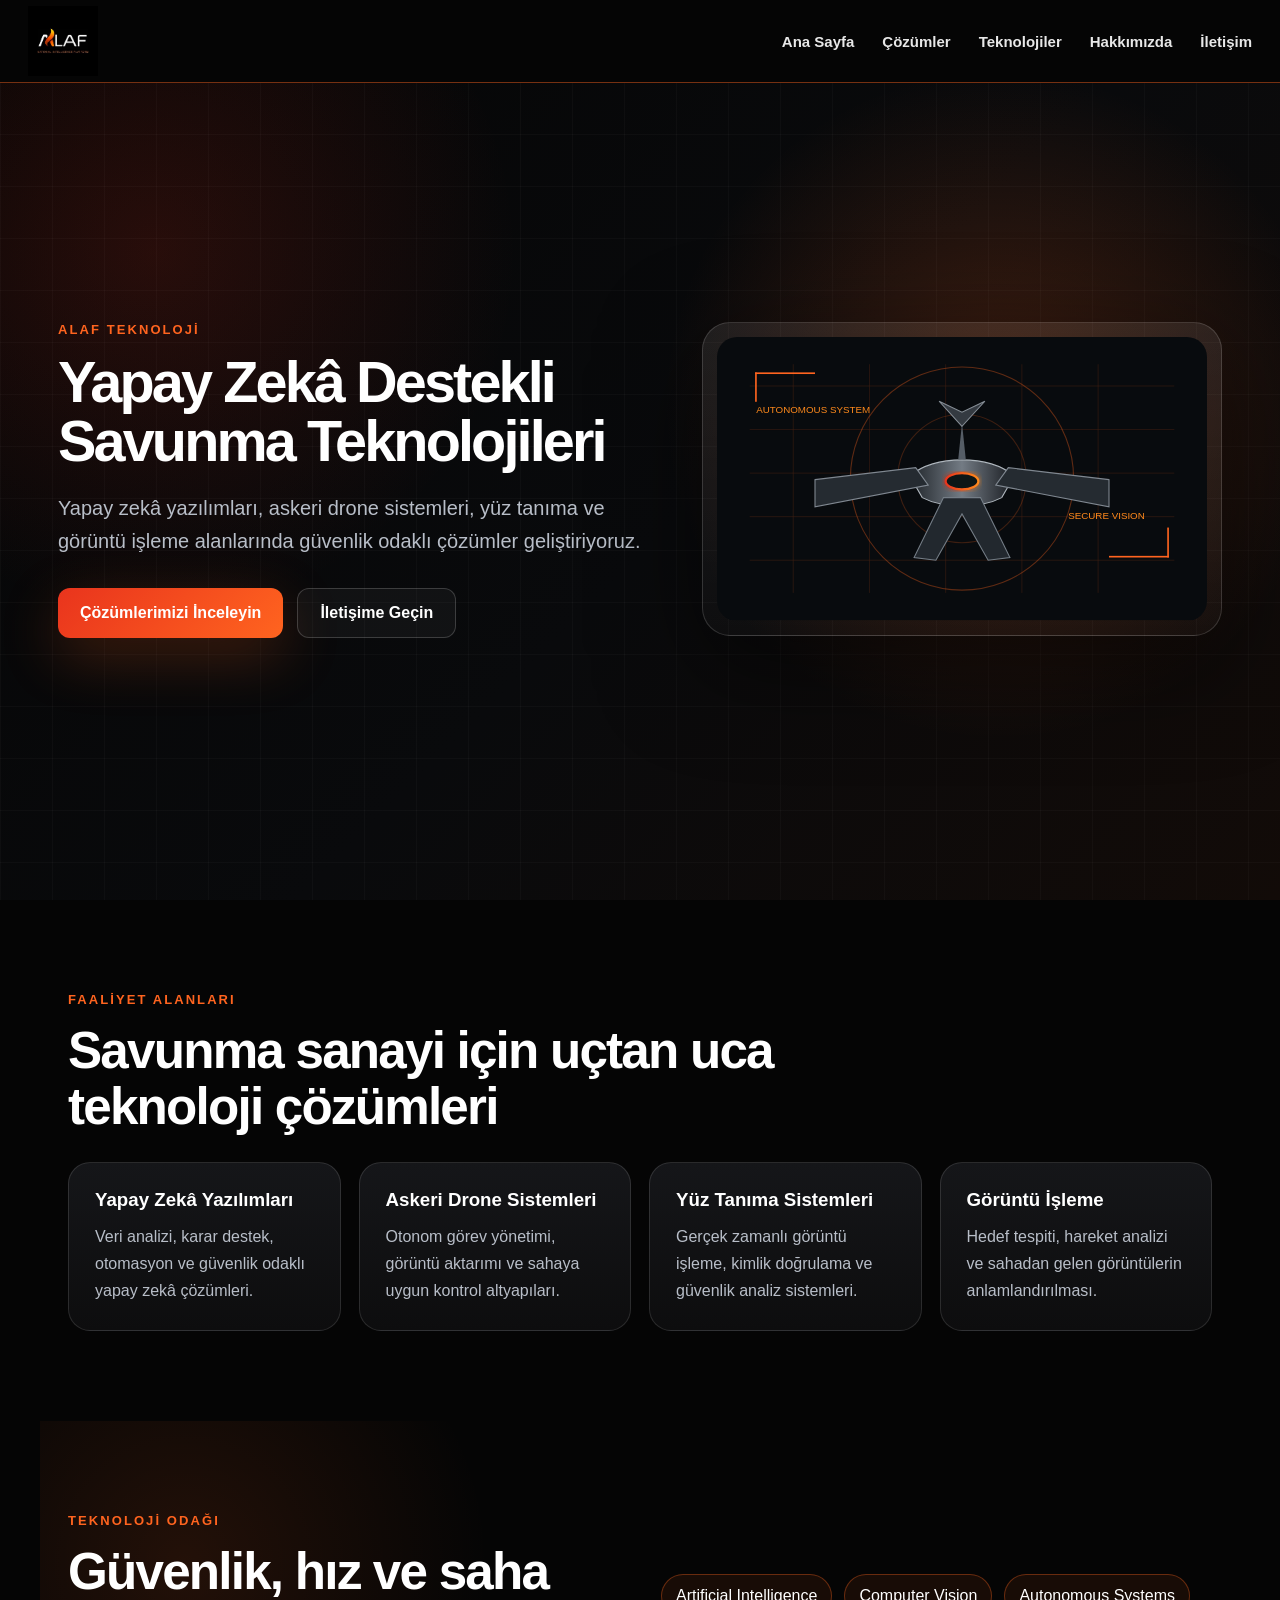
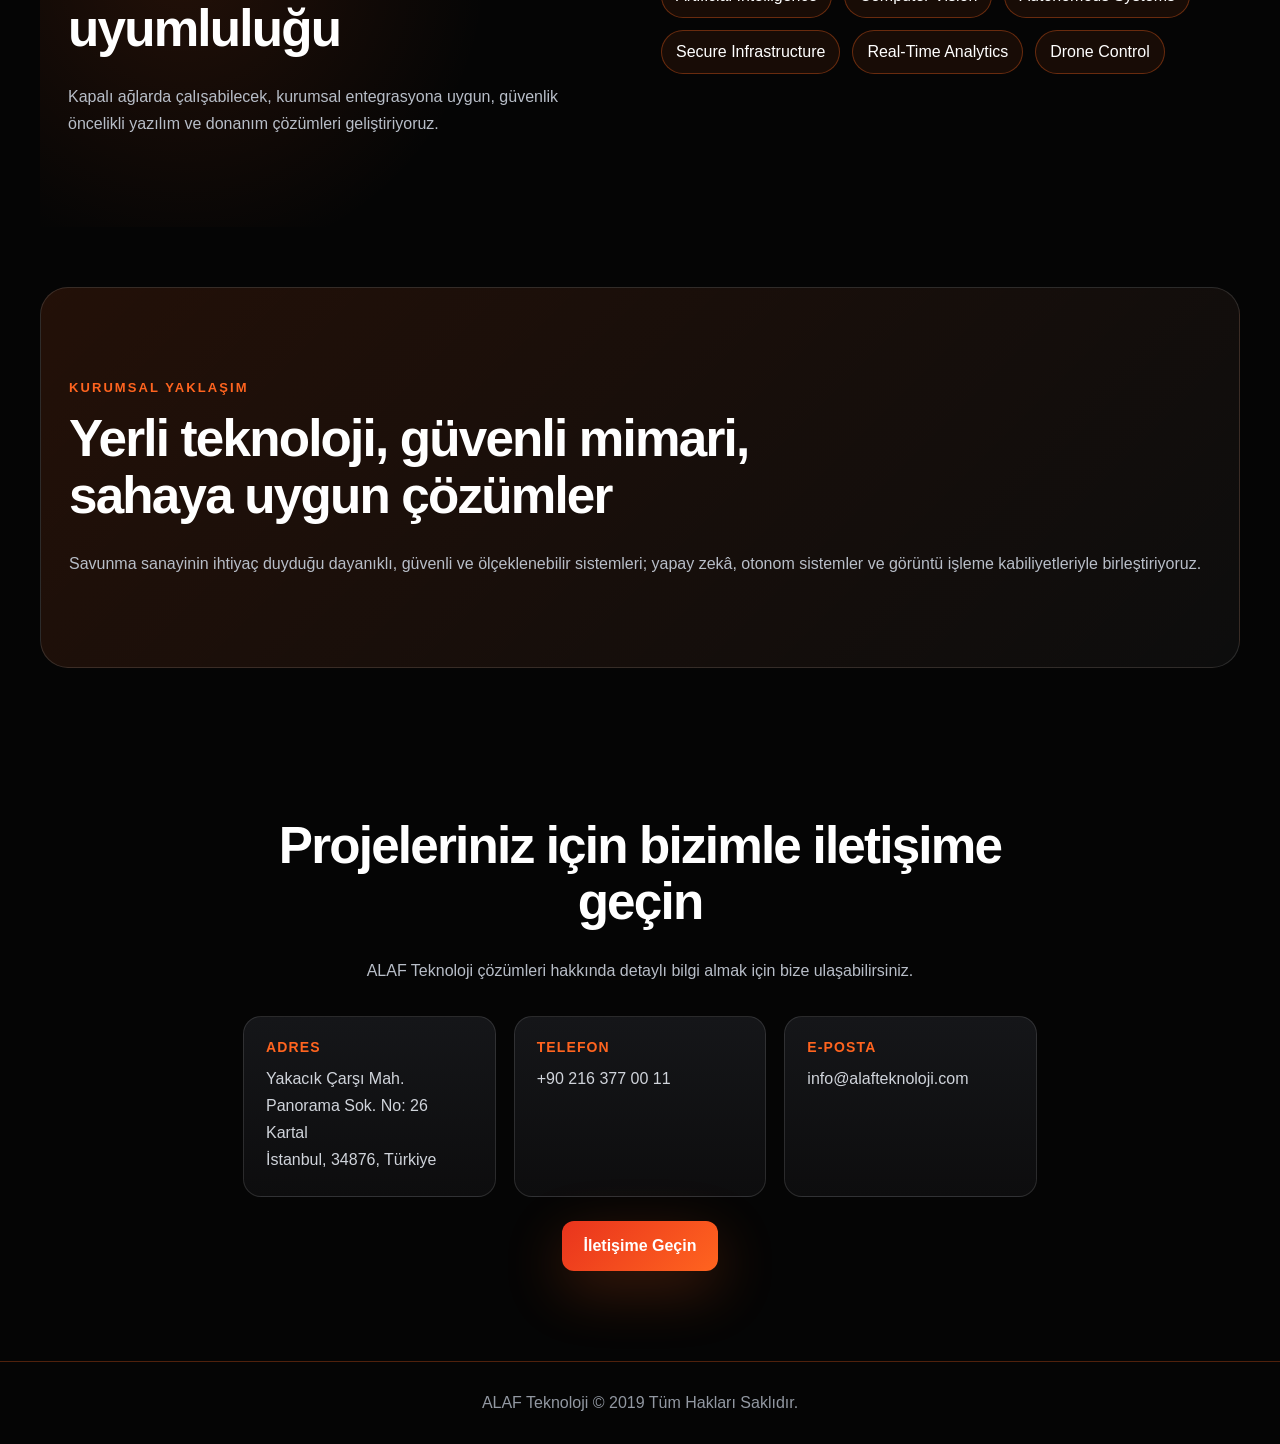
==== commit a8732845: "Add files via upload" ====
--- a/index.html
+++ b/index.html
@@ -125,7 +125,25 @@
   <section id="contact" class="section contact">
     <h2>Projeleriniz için bizimle iletişime geçin</h2>
     <p>ALAF Teknoloji çözümleri hakkında detaylı bilgi almak için bize ulaşabilirsiniz.</p>
-    <a href="mailto:info@alafteknoloji.com" class="btn primary">info@alafteknoloji.com</a>
+
+    <div class="contact-box">
+      <div class="contact-item">
+        <strong>Adres</strong>
+        <span>Yakacık Çarşı Mah. Panorama Sok. No: 26 Kartal<br>İstanbul, 34876, Türkiye</span>
+      </div>
+
+      <div class="contact-item">
+        <strong>Telefon</strong>
+        <span>+90 216 377 00 11</span>
+      </div>
+
+      <div class="contact-item">
+        <strong>E-Posta</strong>
+        <span>info@alafteknoloji.com</span>
+      </div>
+    </div>
+
+    <a href="mailto:info@alafteknoloji.com" class="btn primary">İletişime Geçin</a>
   </section>
 </main>
 
--- a/style.css
+++ b/style.css
@@ -71,3 +71,40 @@
   h1{font-size:36px}
   .tag{font-size:11px}
 }
+
+
+.contact-box{
+  margin-top:32px;
+  display:grid;
+  grid-template-columns:repeat(3,1fr);
+  gap:18px;
+  text-align:left;
+}
+
+.contact-item{
+  background:linear-gradient(180deg,#151619,#0d0d0e);
+  border:1px solid rgba(255,255,255,.12);
+  border-radius:18px;
+  padding:22px;
+}
+
+.contact-item strong{
+  display:block;
+  margin-bottom:10px;
+  color:#ff641f;
+  font-size:14px;
+  letter-spacing:.08em;
+  text-transform:uppercase;
+}
+
+.contact-item span{
+  color:#d0d4db;
+  line-height:1.7;
+}
+
+@media(max-width:780px){
+  .contact-box{
+    grid-template-columns:1fr;
+    text-align:left;
+  }
+}
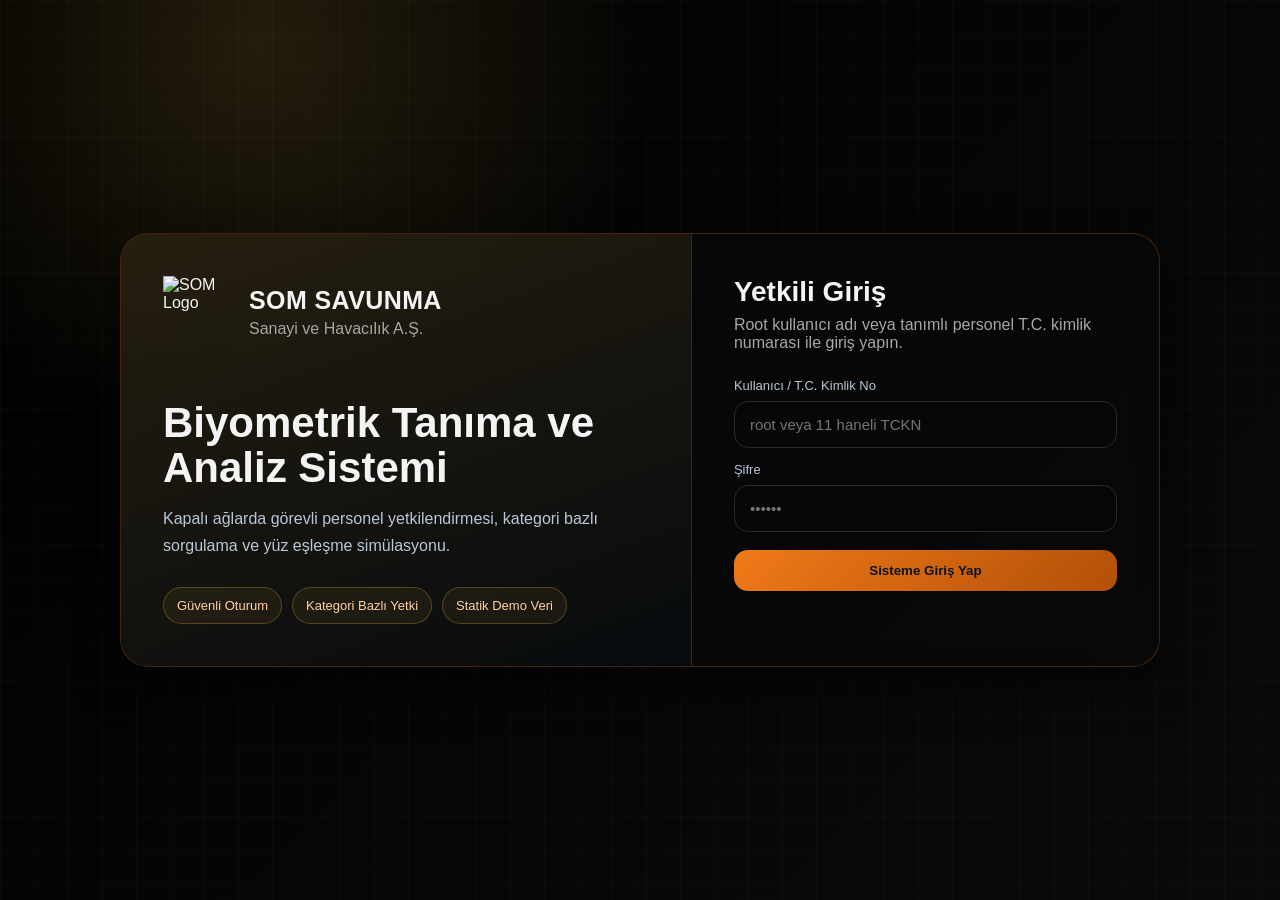
==== commit 238d198f: "Add files via upload" ====
--- a/index.html
+++ b/index.html
@@ -1,153 +1,393 @@
 <!DOCTYPE html>
+<!-- SOM BTA v8 fixed: sidebar text removed, improved Turkey map -->
 <html lang="tr">
 <head>
   <meta charset="UTF-8" />
   <meta name="viewport" content="width=device-width, initial-scale=1.0" />
-  <title>ALAF Teknoloji</title>
-  <link rel="stylesheet" href="style.css" />
+  <!-- Face assets are stored under assets/faces/. You may replace SVG files with JPG/PNG photos using the same names. -->
+  <title>SOM Savunma | Biyometrik Tanıma Demo</title>
+  <style>
+    :root{
+      --bg:#030303;--panel:#0b0b0b;--panel2:#111111;--line:#2a2a2a;--text:#f4f4f4;--muted:#a7a7a7;
+      --accent:#f07a18;--accent2:#18c787;--danger:#ff4d5a;--warn:#ffc857;--soft:#171717;
+      --shadow:0 18px 45px rgba(0,0,0,.55);--radius:18px;
+    }
+    *{box-sizing:border-box}
+    body{margin:0;font-family:Inter,Segoe UI,Arial,sans-serif;background:
+      radial-gradient(circle at 20% 5%,rgba(215,168,63,.16),transparent 30%),
+      linear-gradient(135deg,#000,#050505 45%,#0a0a0a);color:var(--text);min-height:100vh}
+    body:before{content:"";position:fixed;inset:0;background-image:linear-gradient(rgba(255,255,255,.025) 1px,transparent 1px),linear-gradient(90deg,rgba(255,255,255,.025) 1px,transparent 1px);background-size:34px 34px;pointer-events:none}
+    .login{min-height:100vh;display:grid;place-items:center;padding:22px}
+    .login-card{width:min(1040px,100%);display:grid;grid-template-columns:1.1fr .9fr;background:rgba(8,8,8,.88);border:1px solid rgba(240,122,24,.26);border-radius:28px;box-shadow:var(--shadow);overflow:hidden;backdrop-filter:blur(14px)}
+    .brand-side{padding:42px;background:linear-gradient(160deg,rgba(215,168,63,.14),rgba(7,16,25,.4));border-right:1px solid var(--line)}
+    .logo-wrap{display:flex;align-items:center;gap:14px}.logo-mark{width:72px;height:72px}.brand-title{font-size:25px;font-weight:800;letter-spacing:.4px}.brand-sub{color:var(--muted);margin-top:5px}
+    .hero-title{font-size:42px;line-height:1.08;margin:52px 0 14px;font-weight:850}.hero-text{color:#b9c8d8;font-size:16px;line-height:1.7;max-width:560px}
+    .chips{display:flex;gap:10px;flex-wrap:wrap;margin-top:28px}.chip{padding:10px 13px;border:1px solid rgba(215,168,63,.3);border-radius:999px;background:rgba(215,168,63,.08);color:#ffd2a6;font-size:13px}
+    .form-side{padding:42px}.form-side h2{margin:0 0 8px;font-size:28px}.hint{color:var(--muted);margin-bottom:26px}
+    label{font-size:13px;color:#b8c7d8;display:block;margin:14px 0 8px}input,select,textarea{width:100%;border:1px solid var(--line);background:#070707;color:var(--text);border-radius:14px;padding:14px 15px;outline:none;font-size:15px}
+    input:focus,select:focus,textarea:focus{border-color:rgba(215,168,63,.8);box-shadow:0 0 0 4px rgba(215,168,63,.08)}
+    button{border:0;border-radius:14px;padding:13px 16px;background:linear-gradient(135deg,#f07a18,#b24f08);color:#0b121a;font-weight:800;cursor:pointer}
+    button.secondary{background:#151515;color:#efefef;border:1px solid var(--line)}button.danger{background:linear-gradient(135deg,#ff5a66,#a72735);color:white}
+    .err{display:none;margin-top:15px;color:#ffd3d7;background:rgba(255,77,90,.12);border:1px solid rgba(255,77,90,.3);padding:12px;border-radius:14px}
+    .app{display:none;min-height:100vh}.layout{display:grid;grid-template-columns:285px 1fr;min-height:100vh}
+    .sidebar{background:rgba(4,4,4,.94);border-right:1px solid var(--line);padding:18px;position:sticky;top:0;height:100vh;overflow:auto}
+    .side-logo{display:flex;gap:12px;align-items:center;justify-content:center;padding:8px 6px 20px;border-bottom:1px solid var(--line);margin-bottom:14px}.side-logo svg{width:52px}.side-logo b{display:block}.side-logo span{font-size:12px;color:var(--muted)}
+    .menu button{width:100%;display:flex;align-items:center;gap:10px;justify-content:flex-start;margin:6px 0;background:transparent;color:#d8d8d8;border:1px solid transparent;font-weight:650}
+    .menu button:hover,.menu button.active{background:rgba(215,168,63,.1);border-color:rgba(215,168,63,.24);color:#ffd7b4}
+    .main{min-width:0}.topbar{height:74px;display:flex;align-items:center;justify-content:space-between;padding:0 24px;border-bottom:1px solid var(--line);background:rgba(5,5,5,.76);backdrop-filter:blur(12px);position:sticky;top:0;z-index:3}
+    .status{display:flex;gap:10px;align-items:center;color:#d0d0d0;font-size:13px}.dot{width:9px;height:9px;border-radius:50%;background:var(--accent2);box-shadow:0 0 13px var(--accent2)}
+    .userbox{position:relative;display:flex;align-items:center;gap:12px;cursor:pointer}.avatar{width:42px;height:42px;border-radius:50%;background:linear-gradient(135deg,#24384d,#f07a18);display:grid;place-items:center;font-weight:900}
+    .dropdown{display:none;position:absolute;right:0;top:54px;background:#0b0b0b;border:1px solid var(--line);border-radius:16px;box-shadow:var(--shadow);min-width:230px;padding:8px}.dropdown div{padding:12px;border-radius:12px;color:#dbe8f6}.dropdown div:hover{background:#181818}.userbox.open .dropdown{display:block}
+    .content{padding:24px}.grid{display:grid;grid-template-columns:repeat(4,1fr);gap:16px}.card{background:rgba(14,27,40,.84);border:1px solid var(--line);border-radius:var(--radius);padding:18px;box-shadow:0 12px 35px rgba(0,0,0,.18)}
+    .card h3{margin:0 0 12px}.metric{font-size:31px;font-weight:850}.muted{color:var(--muted)}.two{display:grid;grid-template-columns:1fr 1fr;gap:16px}.three{display:grid;grid-template-columns:1.1fr .9fr;gap:16px}
+    table{width:100%;border-collapse:collapse}td,th{padding:12px;border-bottom:1px solid var(--line);text-align:left;color:#d8e5f4}th{color:#91a9c2;font-size:12px;text-transform:uppercase}
+    .badge{padding:6px 10px;border-radius:999px;font-size:12px;background:#1b3148;color:#cde3fb;display:inline-block}.badge.red{background:rgba(255,77,90,.14);color:#ffb8bf}.badge.green{background:rgba(22,199,132,.12);color:#93f0c8}.badge.gold{background:rgba(215,168,63,.13);color:#ffd978}
+    .search-panel{display:grid;grid-template-columns:.95fr 1.05fr;gap:16px}.preview{height:300px;border:1px dashed #37516d;border-radius:18px;display:grid;place-items:center;background:#070707;overflow:hidden}.preview img{max-width:100%;max-height:100%;object-fit:cover}
+    .scanner{height:300px;overflow:hidden;border-radius:18px;border:1px solid var(--line);background:#070707;position:relative}.faces{display:grid;grid-template-columns:repeat(5,1fr);gap:10px;padding:12px}.face{aspect-ratio:1;border-radius:14px;background:#111111;border:1px solid #303030;display:grid;place-items:center;font-size:11px;color:#8fa8c1;transition:.15s}.face.hit{outline:3px solid var(--danger);background:rgba(255,77,90,.18);transform:scale(1.06)}
+    .result{display:none;border:1px solid rgba(255,77,90,.35);background:rgba(255,77,90,.08);border-radius:18px;padding:16px;margin-top:16px}
+    .form-row{display:grid;grid-template-columns:1fr auto;gap:10px}.checks{display:flex;gap:10px;flex-wrap:wrap;margin:12px 0}.check{border:1px solid var(--line);border-radius:14px;padding:10px 12px;background:#070707}.check input{width:auto}
+    .placeholder{min-height:300px;display:grid;gap:15px}.fakebar{height:12px;border-radius:999px;background:linear-gradient(90deg,#151515,#f07a18,#151515);background-size:200% 100%;animation:flow 2.8s infinite}.fakebox{height:110px;border-radius:16px;border:1px solid var(--line);background:linear-gradient(135deg,#0a1724,#14283d)}
+
+    .person-cell{display:flex;gap:10px;align-items:center}
+    .mini-face{width:46px;height:46px;border-radius:13px;overflow:hidden;border:1px solid #303030;background:#111;flex:0 0 auto}
+    .mini-face svg,.face svg{width:100%;height:100%;display:block}
+    .face{position:relative;overflow:hidden}
+    .face span{position:absolute;bottom:4px;left:4px;right:4px;background:rgba(0,0,0,.62);border-radius:8px;padding:2px 4px;text-align:center}
+
+    @keyframes flow{to{background-position:200% 0}}
+    @media(max-width:900px){.login-card{grid-template-columns:1fr}.brand-side{border-right:0;border-bottom:1px solid var(--line)}.hero-title{font-size:32px;margin-top:32px}.layout{grid-template-columns:1fr}.sidebar{position:fixed;z-index:10;transform:translateX(-105%);transition:.25s;width:285px}.sidebar.open{transform:none}.grid{grid-template-columns:1fr 1fr}.two,.three,.search-panel{grid-template-columns:1fr}.content{padding:16px}.mobile-menu{display:block!important}}
+    @media(max-width:560px){.grid{grid-template-columns:1fr}.form-side,.brand-side{padding:26px}.topbar{padding:0 14px}.status span:nth-child(n+2){display:none}}
+    .mobile-menu{display:none}
+  
+    /* v8 overrides */
+    .side-logo.only-logo{justify-content:center!important;gap:0!important;padding:14px 6px 22px!important}
+    .side-logo.only-logo #sideLogo{width:190px!important;height:92px!important;display:flex!important;align-items:center!important;justify-content:center!important}
+    .side-logo.only-logo #sideLogo img{width:190px!important;height:92px!important;object-fit:contain!important}
+    .side-logo.only-logo img{width:190px!important;height:92px!important;object-fit:contain!important}
+    .side-logo.only-logo div:not(#sideLogo){display:none!important}
+    .real-tr-map{position:relative;min-height:315px;border:1px solid var(--line);border-radius:18px;background:radial-gradient(circle at 52% 50%,rgba(240,122,24,.13),transparent 42%),#070707;overflow:hidden;padding:14px}
+    .real-tr-map svg{width:100%;height:285px;display:block}
+    @media(max-width:560px){.side-logo.only-logo #sideLogo,.side-logo.only-logo #sideLogo img,.side-logo.only-logo img{width:160px!important;height:78px!important}}
+
+  
+    /* v9 single scan effect */
+    .scanner.single-scan{
+      height:380px!important;
+      display:grid;
+      place-items:center;
+      overflow:hidden!important;
+      background:radial-gradient(circle at 50% 45%,rgba(240,122,24,.10),transparent 45%),#070707!important;
+      position:relative;
+    }
+    .scanner.single-scan:before{
+      content:"";
+      position:absolute;
+      left:0;right:0;
+      top:45%;
+      height:2px;
+      background:linear-gradient(90deg,transparent,#f07a18,transparent);
+      opacity:.85;
+      box-shadow:0 0 18px rgba(240,122,24,.9);
+      animation:scanline 1.15s linear infinite;
+      z-index:3;
+    }
+    @keyframes scanline{0%{top:8%;opacity:.2}50%{opacity:1}100%{top:92%;opacity:.2}}
+    .scan-single-card{
+      width:min(290px,88%);
+      border:1px solid rgba(240,122,24,.45);
+      border-radius:24px;
+      overflow:hidden;
+      background:#111;
+      box-shadow:0 22px 55px rgba(0,0,0,.55),0 0 36px rgba(240,122,24,.10);
+      transform:scale(.98);
+      animation:facePulse .22s ease;
+      position:relative;
+    }
+    @keyframes facePulse{from{transform:scale(.92);filter:blur(2px);opacity:.45}to{transform:scale(.98);filter:blur(0);opacity:1}}
+    .scan-single-card img{width:100%;height:290px;object-fit:cover;display:block}
+    .scan-single-meta{
+      display:flex;
+      justify-content:space-between;
+      align-items:center;
+      padding:12px 14px;
+      background:rgba(0,0,0,.72);
+      border-top:1px solid rgba(255,255,255,.08);
+      font-size:13px;
+      color:#ddd;
+    }
+    .scan-single-meta b{color:#ffd0a8}
+    .match-layout{display:grid;grid-template-columns:210px 1fr;gap:16px;align-items:start;margin-top:14px}
+    .match-photo{border:1px solid rgba(255,77,90,.45);border-radius:18px;overflow:hidden;background:#111;box-shadow:0 0 30px rgba(255,77,90,.12)}
+    .match-photo img{width:100%;height:230px;object-fit:cover;display:block}
+    @media(max-width:700px){
+      .scanner.single-scan{height:330px!important}
+      .scan-single-card img{height:235px}
+      .match-layout{grid-template-columns:1fr}
+      .match-photo img{height:260px}
+    }
+
+  </style>
 </head>
 <body>
-
-<header class="topbar">
-  <div class="nav">
-    <a href="#home" class="logo">
-      <img src="assets/alaf_logo.jpeg" alt="ALAF Teknoloji">
-    </a>
-
-    <input type="checkbox" id="menu" class="menu-check">
-    <label for="menu" class="hamburger"><span></span><span></span><span></span></label>
-
-    <div class="links">
-      <a href="#home">Ana Sayfa</a>
-      <a href="#solutions">Çözümler</a>
-      <a href="#tech">Teknolojiler</a>
-      <a href="#about">Hakkımızda</a>
-      <a href="#contact">İletişim</a>
-    </div>
-  </div>
-</header>
-
-<main>
-  <section id="home" class="hero">
-    <div class="hero-text">
-      <div class="tag">ALAF TEKNOLOJİ</div>
-      <h1>Yapay Zekâ Destekli Savunma Teknolojileri</h1>
-      <p>
-        Yapay zekâ yazılımları, askeri drone sistemleri, yüz tanıma ve görüntü
-        işleme alanlarında güvenlik odaklı çözümler geliştiriyoruz.
-      </p>
-      <div class="buttons">
-        <a href="#solutions" class="btn primary">Çözümlerimizi İnceleyin</a>
-        <a href="#contact" class="btn ghost">İletişime Geçin</a>
+  <section class="login" id="loginView">
+    <div class="login-card">
+      <div class="brand-side">
+        <div class="logo-wrap"><div id="loginLogo" class="logo-mark"></div><div><div class="brand-title">SOM SAVUNMA</div><div class="brand-sub">Sanayi ve Havacılık A.Ş.</div></div></div>
+        <div class="hero-title">Biyometrik Tanıma ve Analiz Sistemi</div>
+        <div class="hero-text">Kapalı ağlarda görevli personel yetkilendirmesi, kategori bazlı sorgulama ve yüz eşleşme simülasyonu.</div>
+        <div class="chips"><span class="chip">Güvenli Oturum</span><span class="chip">Kategori Bazlı Yetki</span><span class="chip">Statik Demo Veri</span></div>
       </div>
-    </div>
-
-    <div class="hero-image">
-      <div class="drone-panel">
-        <svg viewBox="0 0 900 520" preserveAspectRatio="xMidYMid meet" aria-label="Askeri drone konsepti">
-          <defs>
-            <linearGradient id="body" x1="0" x2="1">
-              <stop offset="0" stop-color="#1f2429"/>
-              <stop offset=".5" stop-color="#737b84"/>
-              <stop offset="1" stop-color="#171a1f"/>
-            </linearGradient>
-            <linearGradient id="orange" x1="0" x2="1">
-              <stop offset="0" stop-color="#e9341d"/>
-              <stop offset="1" stop-color="#ff8a1c"/>
-            </linearGradient>
-            <filter id="glow">
-              <feGaussianBlur stdDeviation="5" result="blur"/>
-              <feMerge><feMergeNode in="blur"/><feMergeNode in="SourceGraphic"/></feMerge>
-            </filter>
-          </defs>
-
-          <rect width="900" height="520" fill="#080b0e"/>
-          <g opacity=".23" stroke="#ff641f" stroke-width="1">
-            <path d="M60 90H840M60 170H840M60 250H840M60 330H840M60 410H840"/>
-            <path d="M140 50V470M280 50V470M420 50V470M560 50V470M700 50V470"/>
-          </g>
-          <circle cx="450" cy="260" r="205" fill="none" stroke="#ff641f" opacity=".35" stroke-width="2"/>
-          <circle cx="450" cy="260" r="118" fill="none" stroke="#ff641f" opacity=".22" stroke-width="2"/>
-
-          <g transform="translate(450 270)">
-            <path d="M-96 -15C-48 -54 48 -54 96 -15L73 25C35 45-35 45-73 25Z" fill="url(#body)" stroke="#aeb6bd" stroke-width="2"/>
-            <path d="M-270 -8L-85 -30L-62 2L-270 42Z" fill="#252b31" stroke="#7f8790" stroke-width="2"/>
-            <path d="M270 -8L85 -30L62 2L270 42Z" fill="#252b31" stroke="#7f8790" stroke-width="2"/>
-            <path d="M-34 25L-88 135L-48 140L0 55L48 140L88 135L34 25Z" fill="#22282e" stroke="#747d86" stroke-width="2"/>
-            <path d="M-7 -45L0 -112L7 -45Z" fill="#555d66"/>
-            <path d="M0 -106L-42 -152L0 -132L42 -152Z" fill="#343a41" stroke="#868e96" stroke-width="2"/>
-            <ellipse cx="0" cy="-5" rx="30" ry="15" fill="#111418" stroke="url(#orange)" stroke-width="4" filter="url(#glow)"/>
-            <path d="M-42 5H42" stroke="url(#orange)" stroke-width="4" filter="url(#glow)"/>
-          </g>
-
-          <g fill="#ff641f">
-            <rect x="70" y="65" width="110" height="3"/>
-            <rect x="70" y="65" width="3" height="54"/>
-            <rect x="720" y="402" width="110" height="3"/>
-            <rect x="827" y="350" width="3" height="55"/>
-          </g>
-          <text x="72" y="140" fill="#ff8a1c" font-size="18" font-family="Arial">AUTONOMOUS SYSTEM</text>
-          <text x="645" y="334" fill="#ff8a1c" font-size="18" font-family="Arial">SECURE VISION</text>
-        </svg>
+      <div class="form-side">
+        <h2>Yetkili Giriş</h2><div class="hint">Root kullanıcı adı veya tanımlı personel T.C. kimlik numarası ile giriş yapın.</div>
+        <label>Kullanıcı / T.C. Kimlik No</label><input id="loginUser" placeholder="root veya 11 haneli TCKN" autocomplete="off" />
+        <label>Şifre</label><input id="loginPass" type="password" placeholder="••••••" />
+        <button style="width:100%;margin-top:18px" onclick="login()">Sisteme Giriş Yap</button>
+        <div class="err" id="loginErr">Giriş bilgileri hatalı veya kullanıcı tanımlı değil.</div>
       </div>
     </div>
   </section>
 
-  <section id="solutions" class="section">
-    <span class="tag">FAALİYET ALANLARI</span>
-    <h2>Savunma sanayi için uçtan uca teknoloji çözümleri</h2>
-    <div class="cards">
-      <div class="card"><h3>Yapay Zekâ Yazılımları</h3><p>Veri analizi, karar destek, otomasyon ve güvenlik odaklı yapay zekâ çözümleri.</p></div>
-      <div class="card"><h3>Askeri Drone Sistemleri</h3><p>Otonom görev yönetimi, görüntü aktarımı ve sahaya uygun kontrol altyapıları.</p></div>
-      <div class="card"><h3>Yüz Tanıma Sistemleri</h3><p>Gerçek zamanlı görüntü işleme, kimlik doğrulama ve güvenlik analiz sistemleri.</p></div>
-      <div class="card"><h3>Görüntü İşleme</h3><p>Hedef tespiti, hareket analizi ve sahadan gelen görüntülerin anlamlandırılması.</p></div>
+  <section class="app" id="appView">
+    <div class="layout">
+      <aside class="sidebar" id="sidebar"><div class="side-logo only-logo"><div id="sideLogo"></div></div><div class="menu" id="menu"></div></aside>
+      <main class="main">
+        <div class="topbar">
+          <button class="secondary mobile-menu" onclick="toggleMenu()">☰</button>
+          <div class="status"><i class="dot"></i><span>Güvenli Ağ</span><span>•</span><span id="clock"></span><span>• Sistem Aktif</span></div>
+          <div class="userbox" onclick="this.classList.toggle('open')"><div><b id="topName"></b><div class="muted" id="topRole" style="font-size:12px"></div></div><div class="avatar" id="topAvatar">S</div><div class="dropdown"><div onclick="renderProfile()">Profilim</div><div>Profil Bilgileri</div><div onclick="logout()">Güvenli Çıkış</div></div></div>
+        </div>
+        <div class="content" id="content"></div>
+      </main>
     </div>
   </section>
 
-  <section id="tech" class="section tech">
-    <div>
-      <span class="tag">TEKNOLOJİ ODAĞI</span>
-      <h2>Güvenlik, hız ve saha uyumluluğu</h2>
-      <p>Kapalı ağlarda çalışabilecek, kurumsal entegrasyona uygun, güvenlik öncelikli yazılım ve donanım çözümleri geliştiriyoruz.</p>
+<script>
+const SOM_LOGO = `<img src="assets/som-logo.png" alt="SOM Logo" style="width:100%;height:100%;object-fit:contain">`;
+document.getElementById('loginLogo').innerHTML=SOM_LOGO;document.getElementById('sideLogo').innerHTML=SOM_LOGO;
+
+const AUTH_SECRET_B64 = "MTU1MTU1"; // demo şifresi tek yerde ve düz yazı değildir
+const pass = () => atob(AUTH_SECRET_B64);
+
+const PEOPLE = {
+  root:{id:"root",name:"SOM Sistem Yöneticisi",rank:"Root Yetkili Kullanıcı",role:"root",avatar:"R"},
+  "78093713244":{id:"78093713244",name:"Mete Yarar",rank:"Piyade Yüzbaşı",role:"captain",avatar:"Y"},
+  "47870081128":{id:"47870081128",name:"Ali Doğan Bilir",rank:"Uzman Çavuş",role:"specialist",avatar:"U"}
+};
+const DEFAULT_PERMS = { root:[1,2,3], captain:[], specialist:[3] };
+let current = null, scanTimer=null;
+
+
+
+function faceImg(n){
+  const file=String(n).padStart(2,"0")+".png";
+  return `<img src="assets/faces/${file}" alt="${file}" style="width:100%;height:100%;object-fit:cover;display:block">`;
+}
+function miniFace(n){return `<div class="mini-face">${faceImg(n)}</div>`}
+
+
+function getPerms(id){
+  const raw = localStorage.getItem("som_perm_"+id);
+  if(raw) return JSON.parse(raw);
+  const u=PEOPLE[id]; return DEFAULT_PERMS[u.role]||[];
+}
+function setPerms(id, arr){localStorage.setItem("som_perm_"+id, JSON.stringify(arr.map(Number).sort()))}
+function login(){
+  const u=document.getElementById("loginUser").value.trim();
+  const p=document.getElementById("loginPass").value.trim();
+  const ok = PEOPLE[u] && p===pass();
+  document.getElementById("loginErr").style.display=ok?"none":"block";
+  if(!ok) return;
+  current=PEOPLE[u]; sessionStorage.setItem("som_current",u); boot();
+}
+function boot(){
+  document.getElementById("loginView").style.display="none";document.getElementById("appView").style.display="block";
+  document.getElementById("topName").textContent=current.rank+" "+current.name;
+  document.getElementById("topRole").textContent=current.role==="root"?"Sistem Yönetimi":"JGK Personel Paneli";
+  document.getElementById("topAvatar").textContent=current.avatar;
+  buildMenu(); renderDashboard(); tick();
+}
+function logout(){sessionStorage.removeItem("som_current"); location.reload()}
+function toggleMenu(){document.getElementById("sidebar").classList.toggle("open")}
+function tick(){document.getElementById("clock").textContent=new Date().toLocaleString("tr-TR"); setTimeout(tick,1000)}
+function menuItem(key,label,icon){return `<button onclick="nav('${key}', this)">${icon} ${label}</button>`}
+function buildMenu(){
+  let html="";
+  if(current.role==="root"){
+    html += menuItem("dash","Genel Bakış","▣")+menuItem("sync","Kullanıcıları Eşleştir","⇄")+menuItem("rootauth","Kurum Yetkilisi Yetkilendir","⚿")+menuItem("groups","Yetki Grupları","▤")+menuItem("pool","Aranan Kişi Havuzu","◎")+menuItem("new","Yeni Kişi Ekle","＋")+menuItem("logs","Sistem Logları","≡")+menuItem("health","Sistem Sağlığı","◉")+menuItem("settings","Entegrasyon Ayarları","⚙");
+  } else {
+    html += menuItem("dash","Operasyon Özeti","▣")+menuItem("search","Detaylı Yüz Arama","⌕")+menuItem("pool","Aranan Kişiler","◎");
+    if(current.role!=="specialist") html += menuItem("logs","İşlem Geçmişi","≡");
+    html += menuItem("profile","Profilim","◍");
+    if(current.role==="captain") html += menuItem("personauth","Personele Yetki Ver","⚿")+menuItem("reports","Bölgesel Raporlar","▥");
+  }
+  document.getElementById("menu").innerHTML=html;
+}
+function nav(key,btn){document.querySelectorAll(".menu button").forEach(b=>b.classList.remove("active")); if(btn)btn.classList.add("active"); toggleMenu(); ({dash:renderDashboard,search:renderSearch,rootauth:renderRootAuth,personauth:renderPersonAuth,pool:renderPool,logs:renderLogs,health:renderHealth,profile:renderProfile,new:renderNewPerson,sync:()=>placeholder("Kullanıcıları Eşleştir","Jandarma personel servisinden kurum kullanıcıları çekiliyor gibi gösterilen entegrasyon ekranı."),groups:()=>placeholder("Yetki Grupları","Kategori ve rütbe bazlı erişim matrisi demo görünümü."),settings:()=>placeholder("Entegrasyon Ayarları","Kapalı ağ, terminal doğrulama ve kurum entegrasyon parametreleri."),reports:()=>placeholder("Bölgesel Raporlar","Bölgelere göre arama yoğunluğu ve eşleşme istatistikleri.")}[key]||renderDashboard)();}
+
+function turkeyMap(){
+  return `
+  <div style="position:relative;min-height:270px;border:1px solid var(--line);border-radius:18px;background:radial-gradient(circle at 55% 45%,rgba(240,122,24,.12),transparent 42%),#070707;overflow:hidden;padding:18px">
+    <svg viewBox="0 0 800 360" style="width:100%;height:260px;display:block">
+      <path d="M74 182 L107 152 L161 146 L212 121 L286 126 L337 111 L407 122 L463 109 L542 130 L615 124 L693 150 L741 190 L718 226 L649 234 L585 257 L514 246 L453 265 L389 243 L322 251 L255 232 L190 239 L135 215 Z"
+        fill="rgba(240,122,24,.18)" stroke="rgba(240,122,24,.85)" stroke-width="4" />
+      <path d="M74 182 L107 152 L161 146 L212 121 L286 126 L337 111 L407 122 L463 109 L542 130 L615 124 L693 150 L741 190" fill="none" stroke="rgba(255,255,255,.10)" stroke-width="2"/>
+      <g font-family="Arial" font-size="13" fill="#f4f4f4">
+        <g class="map-point"><circle cx="205" cy="182" r="7" fill="#18c787"/><circle cx="205" cy="182" r="16" fill="none" stroke="#18c787" opacity=".55"><animate attributeName="r" values="9;24;9" dur="2s" repeatCount="indefinite"/></circle><text x="220" y="187">İstanbul</text></g>
+        <g class="map-point"><circle cx="366" cy="190" r="7" fill="#f07a18"/><circle cx="366" cy="190" r="16" fill="none" stroke="#f07a18" opacity=".55"><animate attributeName="r" values="9;24;9" dur="2.3s" repeatCount="indefinite"/></circle><text x="382" y="195">Ankara</text></g>
+        <g class="map-point"><circle cx="600" cy="202" r="7" fill="#ff4d5a"/><circle cx="600" cy="202" r="16" fill="none" stroke="#ff4d5a" opacity=".55"><animate attributeName="r" values="9;24;9" dur="1.8s" repeatCount="indefinite"/></circle><text x="616" y="207">Diyarbakır</text></g>
+        <g class="map-point"><circle cx="690" cy="185" r="7" fill="#f0b84f"/><circle cx="690" cy="185" r="16" fill="none" stroke="#f0b84f" opacity=".55"><animate attributeName="r" values="9;24;9" dur="2.6s" repeatCount="indefinite"/></circle><text x="646" y="170">Van</text></g>
+        <g class="map-point"><circle cx="298" cy="230" r="6" fill="#18c787"/><text x="313" y="235">İzmir</text></g>
+        <g class="map-point"><circle cx="456" cy="238" r="6" fill="#18c787"/><text x="471" y="243">Adana</text></g>
+      </g>
+    </svg>
+    <div style="display:grid;grid-template-columns:repeat(3,1fr);gap:10px;margin-top:4px">
+      <div class="badge green">24 Aktif Terminal</div>
+      <div class="badge gold">6 Bölgesel İzleme</div>
+      <div class="badge red">1 Kritik Eşleşme</div>
     </div>
-    <div class="chips">
-      <span>Artificial Intelligence</span><span>Computer Vision</span><span>Autonomous Systems</span>
-      <span>Secure Infrastructure</span><span>Real-Time Analytics</span><span>Drone Control</span>
-    </div>
-  </section>
-
-  <section id="about" class="section about">
-    <span class="tag">KURUMSAL YAKLAŞIM</span>
-    <h2>Yerli teknoloji, güvenli mimari, sahaya uygun çözümler</h2>
-    <p>Savunma sanayinin ihtiyaç duyduğu dayanıklı, güvenli ve ölçeklenebilir sistemleri; yapay zekâ, otonom sistemler ve görüntü işleme kabiliyetleriyle birleştiriyoruz.</p>
-  </section>
-
-  <section id="contact" class="section contact">
-    <h2>Projeleriniz için bizimle iletişime geçin</h2>
-    <p>ALAF Teknoloji çözümleri hakkında detaylı bilgi almak için bize ulaşabilirsiniz.</p>
-
-    <div class="contact-box">
-      <div class="contact-item">
-        <strong>Adres</strong>
-        <span>Yakacık Çarşı Mah. Panorama Sok. No: 26 Kartal<br>İstanbul, 34876, Türkiye</span>
+  </div>`;
+}
+
+function renderDashboard(){
+  const c=document.getElementById("content"); const perms=getPerms(current.id);
+  c.innerHTML=`<h2>Genel Bakış</h2><p class="muted">Demo ortamında tüm veriler statik olarak üretilmiştir.</p>
+  <div class="grid"><div class="card"><div class="muted">Bugünkü Arama</div><div class="metric">128</div></div><div class="card"><div class="muted">Aktif Terminal</div><div class="metric">24</div></div><div class="card"><div class="muted">Yetki Kategorileri</div><div class="metric">${perms.length||0}</div></div><div class="card"><div class="muted">Son Eşleşme</div><div class="metric">%98.7</div></div></div>
+  <div class="two" style="margin-top:16px"><div class="card"><h3>Türkiye Operasyon Haritası</h3>${turkeyMap()}</div><div class="card"><h3>Son Bildirimler</h3><p>18:42 — Terminal doğrulandı</p><p>18:44 — Yetki matrisi güncellendi</p><p>18:47 — Kategori 3 sorgusu tamamlandı</p></div></div>`;
+}
+function renderSearch(){
+  document.getElementById("content").innerHTML=`<h2>Detaylı Yüz Arama</h2><p class="muted">Kategori seçimi yetki matrisine göre kontrol edilir. Arama simülasyonu demo verilerle yapılır.</p>
+  <div class="search-panel"><div class="card"><h3>Sorgu Fotoğrafı</h3><label>Arama Kategorisi</label><select id="cat"><option value="1">Kategori 1 — Üst Seviye Arananlar</option><option value="2">Kategori 2 — Orta Seviye Arananlar</option><option value="3">Kategori 3 — Genel Arama</option></select><label>Fotoğraf Yükle</label><input type="file" id="photo" accept="image/*" onchange="previewPhoto(event)"><div class="preview" id="preview">Fotoğraf önizlemesi</div><button style="width:100%;margin-top:14px" onclick="startScan()">Detaylı Arama Başlat</button><div id="authMsg"></div></div>
+  <div class="card"><h3>Tekil Biyometrik Tarama Paneli</h3><div class="scanner single-scan" id="scanner"><div id="singleScanFace" class="muted">Arama bekleniyor</div></div><div id="scanStatus" class="muted" style="margin-top:12px">Arama bekleniyor.</div><div class="result" id="result"><h3>⚠ Eşleşme Bulundu</h3><div class="person-cell" style="margin:10px 0 14px">${miniFace(50)}<div><b>Murat Demir</b><br><span class="muted">Referans Görsel: 50.jpg</span></div></div><p><b>Benzerlik:</b> %98.7</p><p><b>T.C. Kimlik No:</b> 10000000050</p><p><b>Kategori:</b> Kategori 1 — Üst Seviye</p><p><b>Aranma Nedeni:</b> Hakkında yakalama kararı bulunan şüpheli kişi kaydı</p><p><b>Referans Görsel:</b> 50.jpg</p></div></div></div>`;
+}
+function previewPhoto(e){const f=e.target.files[0]; if(!f)return; const img=document.createElement("img"); img.src=URL.createObjectURL(f); const p=document.getElementById("preview"); p.innerHTML=""; p.appendChild(img);}
+function faces(){let s=""; for(let i=1;i<=50;i++){s+=`<div class="face" id="f${i}">${faceImg(i)}<span>${String(i).padStart(2,"0")}.jpg</span></div>`} return s}
+
+
+function startScan(){
+  const cat=Number(document.getElementById("cat").value), perms=getPerms(current.id);
+  const msg=document.getElementById("authMsg");
+  msg.innerHTML="";
+
+  if(!perms.includes(cat)){
+    msg.innerHTML=`<div class="err" style="display:block">Bu kategori için arama yetkiniz bulunmamaktadır. Mevcut yetkiler: ${perms.map(x=>"Kategori "+x).join(", ")||"Yok"}</div>`;
+    return;
+  }
+
+  const fileInput = document.getElementById("photo");
+  let target = 50;
+
+  if(fileInput.files && fileInput.files[0]){
+    const original = fileInput.files[0].name;
+    const match = original.match(/([0-9]+)/);
+    if(match){
+      const parsed = parseInt(match[1]);
+      if(parsed >= 1 && parsed <= 50) target = parsed;
+    }
+  }
+
+  const scanBox = document.getElementById("singleScanFace");
+  const result = document.getElementById("result");
+
+  result.style.display="none";
+  clearInterval(scanTimer);
+
+  let i=1;
+  document.getElementById("scanStatus").innerHTML =
+    `<span class="badge gold">TARAMA BAŞLADI</span> Biyometrik vektör çıkarılıyor...`;
+
+  scanTimer=setInterval(()=>{
+    const fileNo = String(i).padStart(2,"0");
+    scanBox.innerHTML = `
+      <div class="scan-single-card">
+        <img src="assets/faces/${fileNo}.png" alt="${fileNo}.png">
+        <div class="scan-single-meta">
+          <span>Taranan Kayıt</span>
+          <b>${fileNo}.png</b>
+        </div>
       </div>
-
-      <div class="contact-item">
-        <strong>Telefon</strong>
-        <span>+90 216 377 00 11</span>
-      </div>
-
-      <div class="contact-item">
-        <strong>E-Posta</strong>
-        <span>info@alafteknoloji.com</span>
-      </div>
-    </div>
-
-    <a href="mailto:info@alafteknoloji.com" class="btn primary">İletişime Geçin</a>
-  </section>
-</main>
-
-<footer>ALAF Teknoloji © 2019 Tüm Hakları Saklıdır.</footer>
-
+    `;
+
+    document.getElementById("scanStatus").innerHTML =
+      `<span class="badge gold">TARANIYOR</span> ${fileNo}.png kaydı karşılaştırılıyor...`;
+
+    if(i === target){
+      clearInterval(scanTimer);
+
+      const personNames = {
+        7:"Yusuf Arslan",
+        13:"Hakan Kılıç",
+        21:"Serkan Akın",
+        34:"Emre Kaya",
+        50:"Murat Demir"
+      };
+
+      const personReasons = {
+        7:"Kritik takip kaydı",
+        13:"Genel arama kaydı",
+        21:"İfade ve kontrol amaçlı aranan şahıs",
+        34:"Bölgesel sorgu kaydı",
+        50:"Hakkında yakalama kararı bulunan şüpheli kişi kaydı"
+      };
+
+      const personCats = {
+        7:"Kategori 1 — Üst Seviye",
+        13:"Kategori 3 — Genel Arama",
+        21:"Kategori 2 — Orta Seviye",
+        34:"Kategori 2 — Orta Seviye",
+        50:"Kategori 1 — Üst Seviye"
+      };
+
+      const name = personNames[target] || "Bilinmeyen Kayıt";
+      const reason = personReasons[target] || "Demo kayıt";
+      const category = personCats[target] || "Kategori 3 — Genel Arama";
+      const targetNo = String(target).padStart(2,"0");
+
+      document.getElementById("scanStatus").innerHTML =
+        `<span class="badge red">EŞLEŞME BULUNDU</span> Referans kayıt: ${targetNo}.png`;
+
+      result.style.display="block";
+      result.innerHTML = `
+        <h3>⚠ Eşleşme Bulundu</h3>
+        <div class="match-layout">
+          <div class="match-photo">
+            <img src="assets/faces/${targetNo}.png" alt="${targetNo}.png">
+          </div>
+          <div>
+            <p><b>Ad Soyad:</b> ${name}</p>
+            <p><b>Benzerlik:</b> %98.${target}</p>
+            <p><b>T.C. Kimlik No:</b> 100000000${targetNo}</p>
+            <p><b>Kategori:</b> ${category}</p>
+            <p><b>Referans Görsel:</b> ${targetNo}.png</p>
+            <p><b>Aranma Nedeni:</b> ${reason}</p>
+            <p><b>Durum:</b> <span class="badge red">Aktif Kayıt</span></p>
+          </div>
+        </div>
+      `;
+    }
+
+    i++;
+  },170);
+}
+
+
+function renderRootAuth(){authPanel("78093713244","Yüzbaşı Yetkilendirme","Root kullanıcısı kurum yetkilisinin kategori erişimini belirler.");}
+function renderPersonAuth(){authPanel("47870081128","Personele Yetki Ver","Yüzbaşı, alt personele kategori bazlı arama yetkisi verir veya kaldırır.");}
+function authPanel(targetId,title,desc){
+  const target=PEOPLE[targetId], perms=getPerms(targetId);
+  document.getElementById("content").innerHTML=`<h2>${title}</h2><p class="muted">${desc}</p><div class="card"><div class="form-row"><input id="tcFind" placeholder="Personel T.C. Kimlik No" value="${targetId}"><button onclick="findPerson('${targetId}')">Personeli Bul</button></div><div id="found" style="margin-top:16px">${personCard(target,perms)}</div></div>`;
+}
+function findPerson(targetId){const val=document.getElementById("tcFind").value.trim(); document.getElementById("found").innerHTML = val===targetId ? personCard(PEOPLE[targetId],getPerms(targetId)) : `<div class="err" style="display:block">Bu demo ortamında personel bulunamadı.</div>`}
+function personCard(p,perms){return `<div class="card" style="background:#070707"><h3>${p.rank} ${p.name}</h3><p class="muted">TCKN: ${p.id}</p><div class="checks">${[1,2,3].map(n=>`<label class="check"><input type="checkbox" id="perm${n}" ${perms.includes(n)?"checked":""}> Kategori ${n}</label>`).join("")}</div><button onclick="saveAuth('${p.id}')">Yetkileri Kaydet</button></div>`}
+function saveAuth(id){let arr=[1,2,3].filter(n=>document.getElementById("perm"+n).checked); setPerms(id,arr); alert("Yetkiler güncellendi. Yeni yetki seti aynı tarayıcıda saklandı.");}
+function renderPool(){document.getElementById("content").innerHTML=`<h2>Aranan Kişi Havuzu</h2><div class="card"><table><tr><th>Kişi</th><th>Kategori</th><th>Risk</th><th>Durum</th></tr><tr><td><div class="person-cell">${miniFace(50)}<div><b>Murat Demir</b><br><span class="muted">50.jpg</span></div></div></td><td>K1</td><td><span class="badge red">Yüksek</span></td><td>Aktif</td></tr><tr><td><div class="person-cell">${miniFace(21)}<div><b>Serkan Akın</b><br><span class="muted">21.jpg</span></div></div></td><td>K2</td><td><span class="badge gold">Orta</span></td><td>İzlemede</td></tr><tr><td><div class="person-cell">${miniFace(13)}<div><b>Hakan Kılıç</b><br><span class="muted">13.jpg</span></div></div></td><td>K3</td><td><span class="badge green">Genel</span></td><td>Aktif</td></tr><tr><td><div class="person-cell">${miniFace(34)}<div><b>Emre Kaya</b><br><span class="muted">34.jpg</span></div></div></td><td>K2</td><td><span class="badge gold">Orta</span></td><td>Pasif İzleme</td></tr><tr><td><div class="person-cell">${miniFace(7)}<div><b>Yusuf Arslan</b><br><span class="muted">07.jpg</span></div></div></td><td>K1</td><td><span class="badge red">Yüksek</span></td><td>Aktif</td></tr></table></div>`}
+function renderLogs(){document.getElementById("content").innerHTML=`<h2>İşlem Geçmişi</h2><div class="card"><table><tr><th>Saat</th><th>Kullanıcı</th><th>İşlem</th><th>Terminal</th></tr><tr><td>18:40</td><td>Root</td><td>Yetki matrisi güncellendi</td><td>SOM-ADM-01</td></tr><tr><td>18:44</td><td>Yüzbaşı</td><td>Personel yetkisi düzenlendi</td><td>JGK-KRK-12</td></tr><tr><td>18:47</td><td>Uzman Çavuş</td><td>Kategori araması başlattı</td><td>JGK-MBL-03</td></tr></table></div>`}
+function renderHealth(){document.getElementById("content").innerHTML=`<h2>Sistem Sağlığı</h2><div class="grid"><div class="card"><div class="muted">Sunucu</div><div class="metric">%99</div></div><div class="card"><div class="muted">Senkronizasyon</div><div class="metric">%94</div></div><div class="card"><div class="muted">Güvenlik</div><div class="metric">Aktif</div></div><div class="card"><div class="muted">Ağ</div><div class="metric">%97</div></div></div><div class="card" style="margin-top:16px">${fakeBars()}</div>`}
+function renderNewPerson(){placeholder("Yeni Kişi Ekle","Bu ekran sadece sunum amaçlıdır. Form görünür; veri kaydı yapılmaz.");}
+function renderProfile(){document.getElementById("content").innerHTML=`<h2>Profilim</h2><div class="card"><h3>${current.rank} ${current.name}</h3><p><b>Kullanıcı:</b> ${current.id}</p><p><b>Rol:</b> ${current.role}</p><p><b>Yetkiler:</b> ${getPerms(current.id).map(x=>"Kategori "+x).join(", ")||"Tanımlı değil"}</p><p><b>Son Giriş:</b> ${new Date().toLocaleString("tr-TR")}</p></div>`}
+function placeholder(title,desc){document.getElementById("content").innerHTML=`<h2>${title}</h2><p class="muted">${desc}</p><div class="placeholder"><div class="card"><h3>Demo Modül</h3><p>Bu bölüm sunum ekranı olarak hazırlanmıştır; işlem fonksiyonu aktif değildir.</p>${fakeBars()}</div><div class="two"><div class="fakebox"></div><div class="fakebox"></div></div></div>`}
+function fakeBars(){return `<div class="fakebar"></div><br><div class="fakebar" style="width:83%"></div><br><div class="fakebar" style="width:62%"></div>`}
+
+const cached=sessionStorage.getItem("som_current"); if(cached&&PEOPLE[cached]){current=PEOPLE[cached]; boot();}
+</script>
 </body>
-</html>
+</html>
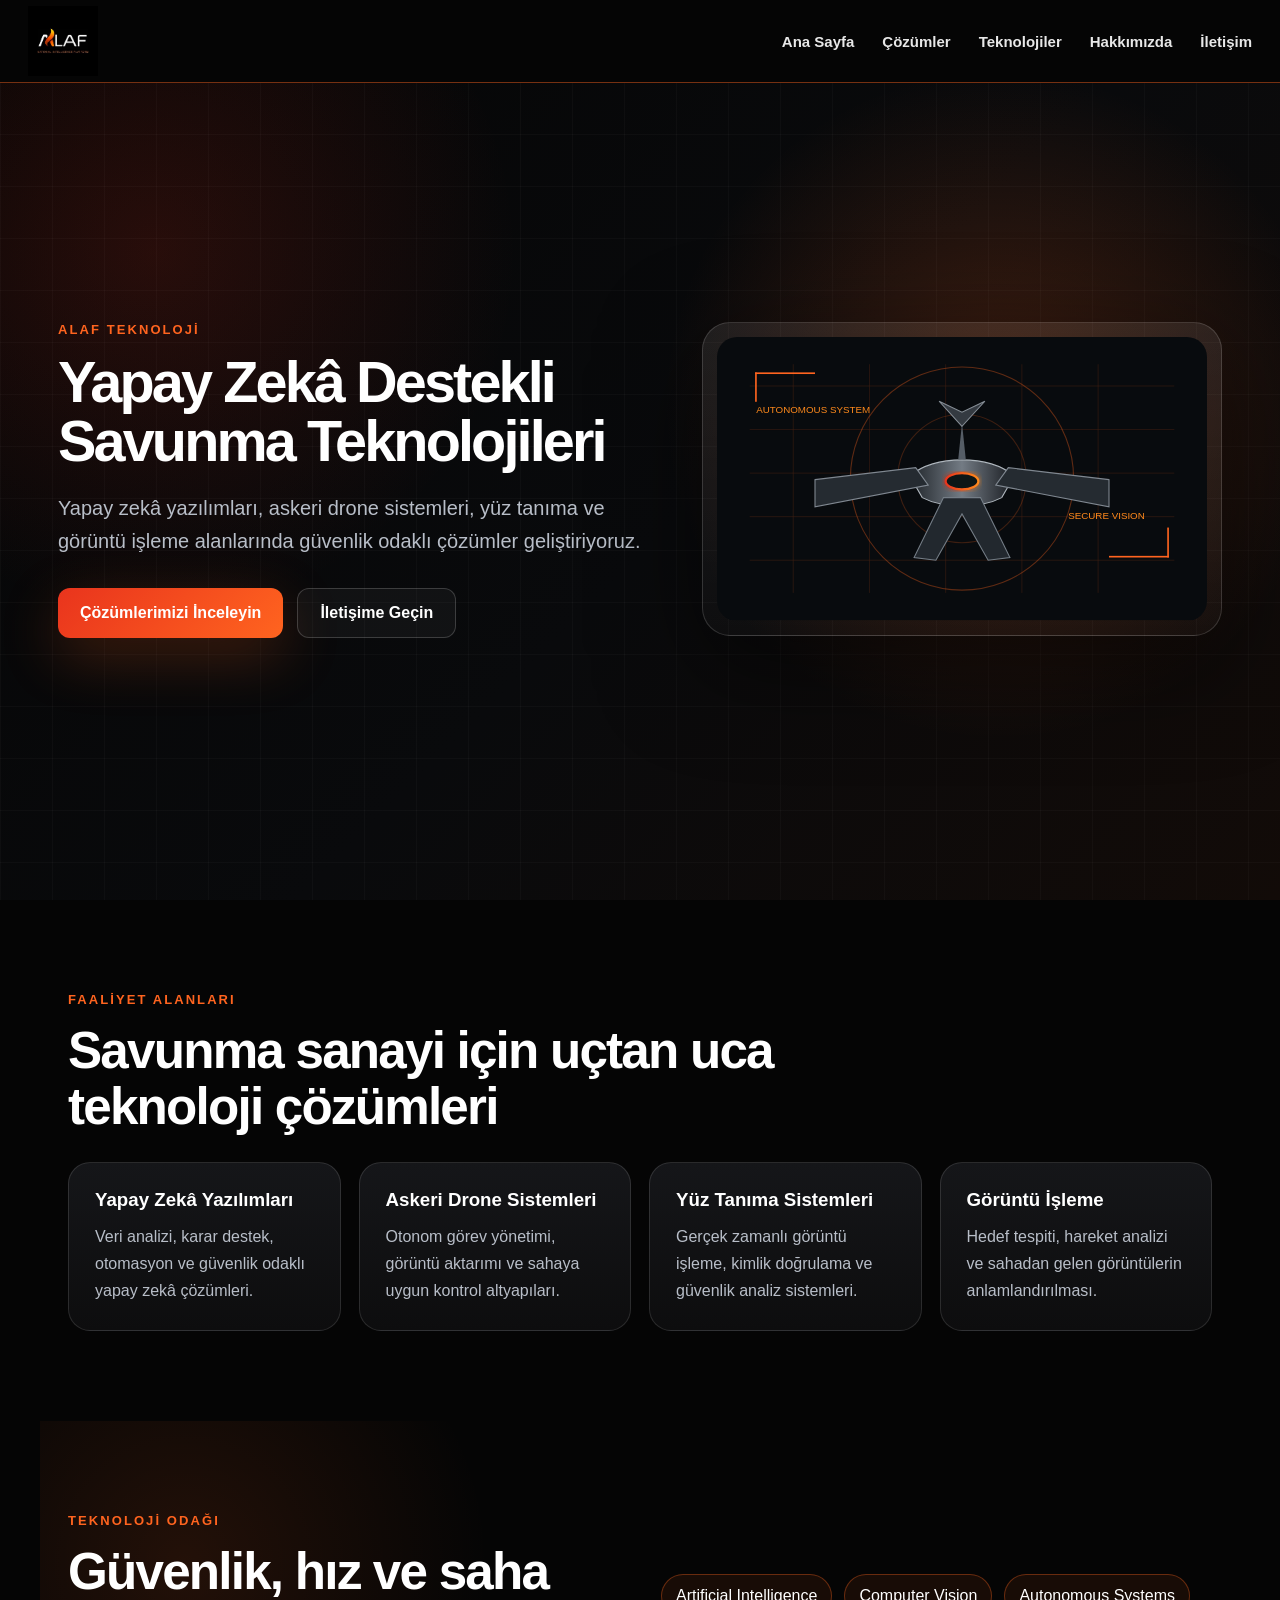
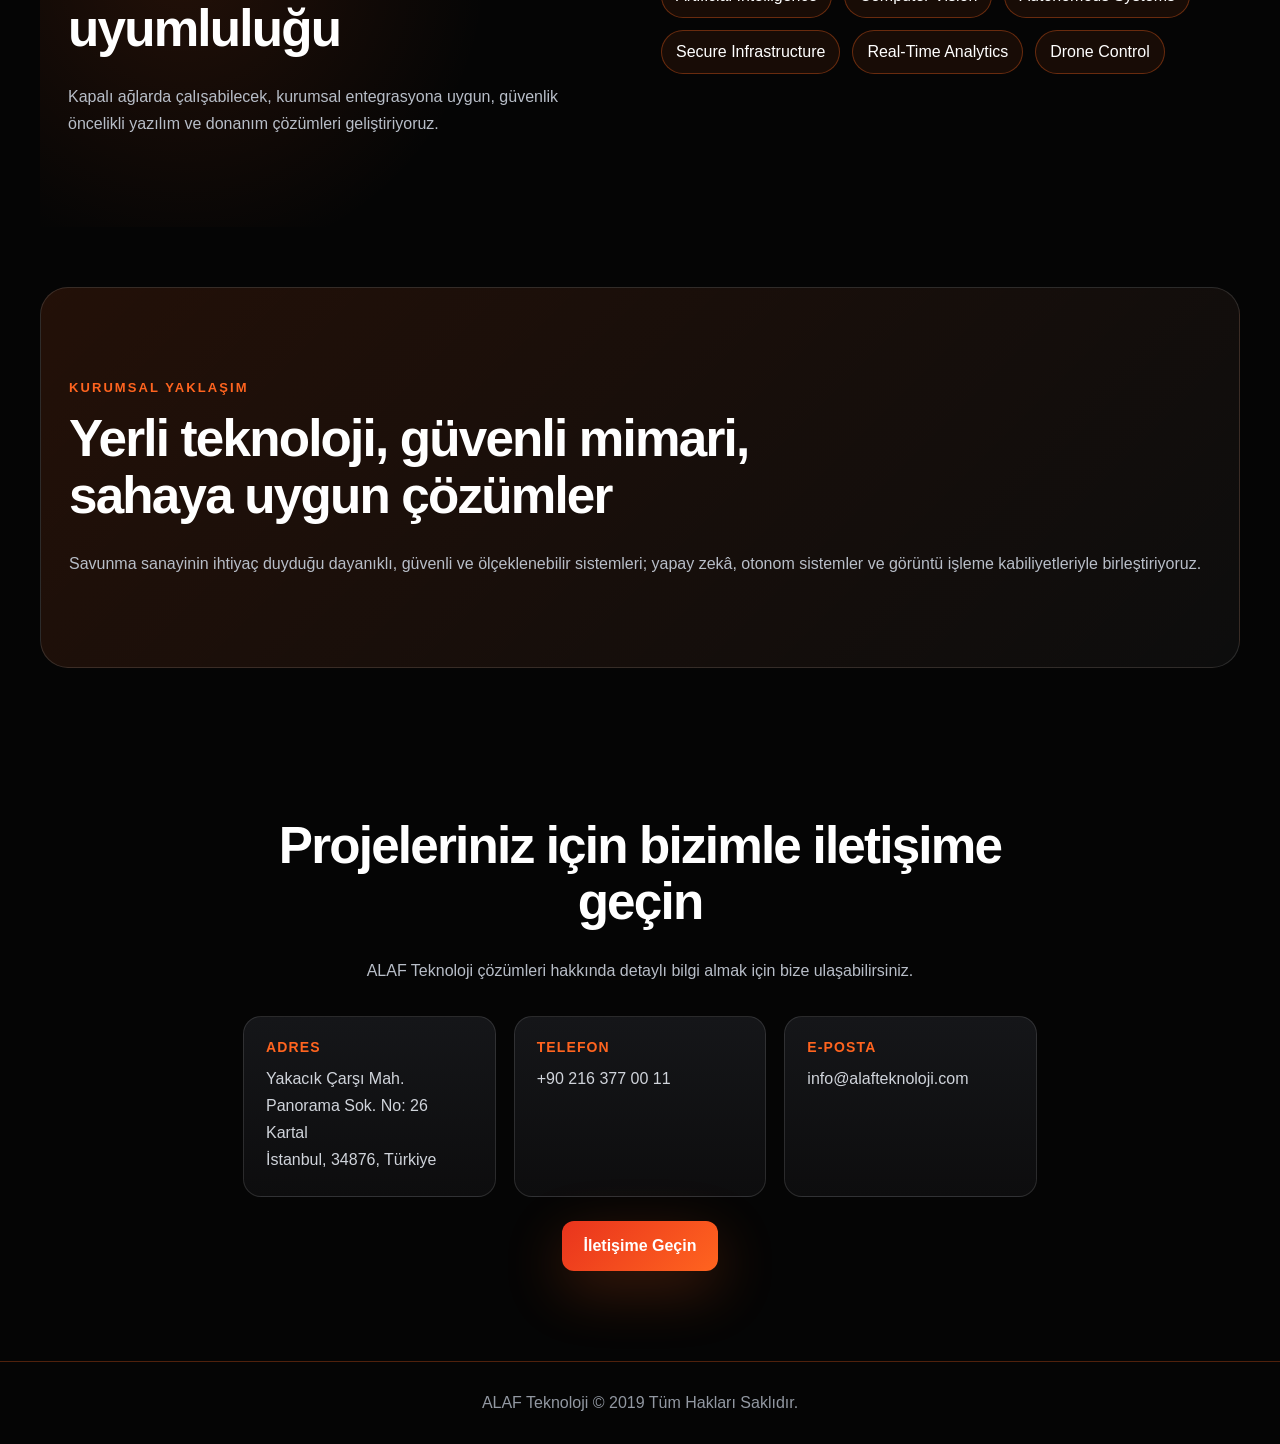
==== commit 7e597e57: "Add files via upload" ====
--- a/index.html
+++ b/index.html
@@ -1,393 +1,153 @@
 <!DOCTYPE html>
-<!-- SOM BTA v8 fixed: sidebar text removed, improved Turkey map -->
 <html lang="tr">
 <head>
   <meta charset="UTF-8" />
   <meta name="viewport" content="width=device-width, initial-scale=1.0" />
-  <!-- Face assets are stored under assets/faces/. You may replace SVG files with JPG/PNG photos using the same names. -->
-  <title>SOM Savunma | Biyometrik Tanıma Demo</title>
-  <style>
-    :root{
-      --bg:#030303;--panel:#0b0b0b;--panel2:#111111;--line:#2a2a2a;--text:#f4f4f4;--muted:#a7a7a7;
-      --accent:#f07a18;--accent2:#18c787;--danger:#ff4d5a;--warn:#ffc857;--soft:#171717;
-      --shadow:0 18px 45px rgba(0,0,0,.55);--radius:18px;
-    }
-    *{box-sizing:border-box}
-    body{margin:0;font-family:Inter,Segoe UI,Arial,sans-serif;background:
-      radial-gradient(circle at 20% 5%,rgba(215,168,63,.16),transparent 30%),
-      linear-gradient(135deg,#000,#050505 45%,#0a0a0a);color:var(--text);min-height:100vh}
-    body:before{content:"";position:fixed;inset:0;background-image:linear-gradient(rgba(255,255,255,.025) 1px,transparent 1px),linear-gradient(90deg,rgba(255,255,255,.025) 1px,transparent 1px);background-size:34px 34px;pointer-events:none}
-    .login{min-height:100vh;display:grid;place-items:center;padding:22px}
-    .login-card{width:min(1040px,100%);display:grid;grid-template-columns:1.1fr .9fr;background:rgba(8,8,8,.88);border:1px solid rgba(240,122,24,.26);border-radius:28px;box-shadow:var(--shadow);overflow:hidden;backdrop-filter:blur(14px)}
-    .brand-side{padding:42px;background:linear-gradient(160deg,rgba(215,168,63,.14),rgba(7,16,25,.4));border-right:1px solid var(--line)}
-    .logo-wrap{display:flex;align-items:center;gap:14px}.logo-mark{width:72px;height:72px}.brand-title{font-size:25px;font-weight:800;letter-spacing:.4px}.brand-sub{color:var(--muted);margin-top:5px}
-    .hero-title{font-size:42px;line-height:1.08;margin:52px 0 14px;font-weight:850}.hero-text{color:#b9c8d8;font-size:16px;line-height:1.7;max-width:560px}
-    .chips{display:flex;gap:10px;flex-wrap:wrap;margin-top:28px}.chip{padding:10px 13px;border:1px solid rgba(215,168,63,.3);border-radius:999px;background:rgba(215,168,63,.08);color:#ffd2a6;font-size:13px}
-    .form-side{padding:42px}.form-side h2{margin:0 0 8px;font-size:28px}.hint{color:var(--muted);margin-bottom:26px}
-    label{font-size:13px;color:#b8c7d8;display:block;margin:14px 0 8px}input,select,textarea{width:100%;border:1px solid var(--line);background:#070707;color:var(--text);border-radius:14px;padding:14px 15px;outline:none;font-size:15px}
-    input:focus,select:focus,textarea:focus{border-color:rgba(215,168,63,.8);box-shadow:0 0 0 4px rgba(215,168,63,.08)}
-    button{border:0;border-radius:14px;padding:13px 16px;background:linear-gradient(135deg,#f07a18,#b24f08);color:#0b121a;font-weight:800;cursor:pointer}
-    button.secondary{background:#151515;color:#efefef;border:1px solid var(--line)}button.danger{background:linear-gradient(135deg,#ff5a66,#a72735);color:white}
-    .err{display:none;margin-top:15px;color:#ffd3d7;background:rgba(255,77,90,.12);border:1px solid rgba(255,77,90,.3);padding:12px;border-radius:14px}
-    .app{display:none;min-height:100vh}.layout{display:grid;grid-template-columns:285px 1fr;min-height:100vh}
-    .sidebar{background:rgba(4,4,4,.94);border-right:1px solid var(--line);padding:18px;position:sticky;top:0;height:100vh;overflow:auto}
-    .side-logo{display:flex;gap:12px;align-items:center;justify-content:center;padding:8px 6px 20px;border-bottom:1px solid var(--line);margin-bottom:14px}.side-logo svg{width:52px}.side-logo b{display:block}.side-logo span{font-size:12px;color:var(--muted)}
-    .menu button{width:100%;display:flex;align-items:center;gap:10px;justify-content:flex-start;margin:6px 0;background:transparent;color:#d8d8d8;border:1px solid transparent;font-weight:650}
-    .menu button:hover,.menu button.active{background:rgba(215,168,63,.1);border-color:rgba(215,168,63,.24);color:#ffd7b4}
-    .main{min-width:0}.topbar{height:74px;display:flex;align-items:center;justify-content:space-between;padding:0 24px;border-bottom:1px solid var(--line);background:rgba(5,5,5,.76);backdrop-filter:blur(12px);position:sticky;top:0;z-index:3}
-    .status{display:flex;gap:10px;align-items:center;color:#d0d0d0;font-size:13px}.dot{width:9px;height:9px;border-radius:50%;background:var(--accent2);box-shadow:0 0 13px var(--accent2)}
-    .userbox{position:relative;display:flex;align-items:center;gap:12px;cursor:pointer}.avatar{width:42px;height:42px;border-radius:50%;background:linear-gradient(135deg,#24384d,#f07a18);display:grid;place-items:center;font-weight:900}
-    .dropdown{display:none;position:absolute;right:0;top:54px;background:#0b0b0b;border:1px solid var(--line);border-radius:16px;box-shadow:var(--shadow);min-width:230px;padding:8px}.dropdown div{padding:12px;border-radius:12px;color:#dbe8f6}.dropdown div:hover{background:#181818}.userbox.open .dropdown{display:block}
-    .content{padding:24px}.grid{display:grid;grid-template-columns:repeat(4,1fr);gap:16px}.card{background:rgba(14,27,40,.84);border:1px solid var(--line);border-radius:var(--radius);padding:18px;box-shadow:0 12px 35px rgba(0,0,0,.18)}
-    .card h3{margin:0 0 12px}.metric{font-size:31px;font-weight:850}.muted{color:var(--muted)}.two{display:grid;grid-template-columns:1fr 1fr;gap:16px}.three{display:grid;grid-template-columns:1.1fr .9fr;gap:16px}
-    table{width:100%;border-collapse:collapse}td,th{padding:12px;border-bottom:1px solid var(--line);text-align:left;color:#d8e5f4}th{color:#91a9c2;font-size:12px;text-transform:uppercase}
-    .badge{padding:6px 10px;border-radius:999px;font-size:12px;background:#1b3148;color:#cde3fb;display:inline-block}.badge.red{background:rgba(255,77,90,.14);color:#ffb8bf}.badge.green{background:rgba(22,199,132,.12);color:#93f0c8}.badge.gold{background:rgba(215,168,63,.13);color:#ffd978}
-    .search-panel{display:grid;grid-template-columns:.95fr 1.05fr;gap:16px}.preview{height:300px;border:1px dashed #37516d;border-radius:18px;display:grid;place-items:center;background:#070707;overflow:hidden}.preview img{max-width:100%;max-height:100%;object-fit:cover}
-    .scanner{height:300px;overflow:hidden;border-radius:18px;border:1px solid var(--line);background:#070707;position:relative}.faces{display:grid;grid-template-columns:repeat(5,1fr);gap:10px;padding:12px}.face{aspect-ratio:1;border-radius:14px;background:#111111;border:1px solid #303030;display:grid;place-items:center;font-size:11px;color:#8fa8c1;transition:.15s}.face.hit{outline:3px solid var(--danger);background:rgba(255,77,90,.18);transform:scale(1.06)}
-    .result{display:none;border:1px solid rgba(255,77,90,.35);background:rgba(255,77,90,.08);border-radius:18px;padding:16px;margin-top:16px}
-    .form-row{display:grid;grid-template-columns:1fr auto;gap:10px}.checks{display:flex;gap:10px;flex-wrap:wrap;margin:12px 0}.check{border:1px solid var(--line);border-radius:14px;padding:10px 12px;background:#070707}.check input{width:auto}
-    .placeholder{min-height:300px;display:grid;gap:15px}.fakebar{height:12px;border-radius:999px;background:linear-gradient(90deg,#151515,#f07a18,#151515);background-size:200% 100%;animation:flow 2.8s infinite}.fakebox{height:110px;border-radius:16px;border:1px solid var(--line);background:linear-gradient(135deg,#0a1724,#14283d)}
-
-    .person-cell{display:flex;gap:10px;align-items:center}
-    .mini-face{width:46px;height:46px;border-radius:13px;overflow:hidden;border:1px solid #303030;background:#111;flex:0 0 auto}
-    .mini-face svg,.face svg{width:100%;height:100%;display:block}
-    .face{position:relative;overflow:hidden}
-    .face span{position:absolute;bottom:4px;left:4px;right:4px;background:rgba(0,0,0,.62);border-radius:8px;padding:2px 4px;text-align:center}
-
-    @keyframes flow{to{background-position:200% 0}}
-    @media(max-width:900px){.login-card{grid-template-columns:1fr}.brand-side{border-right:0;border-bottom:1px solid var(--line)}.hero-title{font-size:32px;margin-top:32px}.layout{grid-template-columns:1fr}.sidebar{position:fixed;z-index:10;transform:translateX(-105%);transition:.25s;width:285px}.sidebar.open{transform:none}.grid{grid-template-columns:1fr 1fr}.two,.three,.search-panel{grid-template-columns:1fr}.content{padding:16px}.mobile-menu{display:block!important}}
-    @media(max-width:560px){.grid{grid-template-columns:1fr}.form-side,.brand-side{padding:26px}.topbar{padding:0 14px}.status span:nth-child(n+2){display:none}}
-    .mobile-menu{display:none}
-  
-    /* v8 overrides */
-    .side-logo.only-logo{justify-content:center!important;gap:0!important;padding:14px 6px 22px!important}
-    .side-logo.only-logo #sideLogo{width:190px!important;height:92px!important;display:flex!important;align-items:center!important;justify-content:center!important}
-    .side-logo.only-logo #sideLogo img{width:190px!important;height:92px!important;object-fit:contain!important}
-    .side-logo.only-logo img{width:190px!important;height:92px!important;object-fit:contain!important}
-    .side-logo.only-logo div:not(#sideLogo){display:none!important}
-    .real-tr-map{position:relative;min-height:315px;border:1px solid var(--line);border-radius:18px;background:radial-gradient(circle at 52% 50%,rgba(240,122,24,.13),transparent 42%),#070707;overflow:hidden;padding:14px}
-    .real-tr-map svg{width:100%;height:285px;display:block}
-    @media(max-width:560px){.side-logo.only-logo #sideLogo,.side-logo.only-logo #sideLogo img,.side-logo.only-logo img{width:160px!important;height:78px!important}}
-
-  
-    /* v9 single scan effect */
-    .scanner.single-scan{
-      height:380px!important;
-      display:grid;
-      place-items:center;
-      overflow:hidden!important;
-      background:radial-gradient(circle at 50% 45%,rgba(240,122,24,.10),transparent 45%),#070707!important;
-      position:relative;
-    }
-    .scanner.single-scan:before{
-      content:"";
-      position:absolute;
-      left:0;right:0;
-      top:45%;
-      height:2px;
-      background:linear-gradient(90deg,transparent,#f07a18,transparent);
-      opacity:.85;
-      box-shadow:0 0 18px rgba(240,122,24,.9);
-      animation:scanline 1.15s linear infinite;
-      z-index:3;
-    }
-    @keyframes scanline{0%{top:8%;opacity:.2}50%{opacity:1}100%{top:92%;opacity:.2}}
-    .scan-single-card{
-      width:min(290px,88%);
-      border:1px solid rgba(240,122,24,.45);
-      border-radius:24px;
-      overflow:hidden;
-      background:#111;
-      box-shadow:0 22px 55px rgba(0,0,0,.55),0 0 36px rgba(240,122,24,.10);
-      transform:scale(.98);
-      animation:facePulse .22s ease;
-      position:relative;
-    }
-    @keyframes facePulse{from{transform:scale(.92);filter:blur(2px);opacity:.45}to{transform:scale(.98);filter:blur(0);opacity:1}}
-    .scan-single-card img{width:100%;height:290px;object-fit:cover;display:block}
-    .scan-single-meta{
-      display:flex;
-      justify-content:space-between;
-      align-items:center;
-      padding:12px 14px;
-      background:rgba(0,0,0,.72);
-      border-top:1px solid rgba(255,255,255,.08);
-      font-size:13px;
-      color:#ddd;
-    }
-    .scan-single-meta b{color:#ffd0a8}
-    .match-layout{display:grid;grid-template-columns:210px 1fr;gap:16px;align-items:start;margin-top:14px}
-    .match-photo{border:1px solid rgba(255,77,90,.45);border-radius:18px;overflow:hidden;background:#111;box-shadow:0 0 30px rgba(255,77,90,.12)}
-    .match-photo img{width:100%;height:230px;object-fit:cover;display:block}
-    @media(max-width:700px){
-      .scanner.single-scan{height:330px!important}
-      .scan-single-card img{height:235px}
-      .match-layout{grid-template-columns:1fr}
-      .match-photo img{height:260px}
-    }
-
-  </style>
+  <title>ALAF Teknoloji</title>
+  <link rel="stylesheet" href="style.css" />
 </head>
 <body>
-  <section class="login" id="loginView">
-    <div class="login-card">
-      <div class="brand-side">
-        <div class="logo-wrap"><div id="loginLogo" class="logo-mark"></div><div><div class="brand-title">SOM SAVUNMA</div><div class="brand-sub">Sanayi ve Havacılık A.Ş.</div></div></div>
-        <div class="hero-title">Biyometrik Tanıma ve Analiz Sistemi</div>
-        <div class="hero-text">Kapalı ağlarda görevli personel yetkilendirmesi, kategori bazlı sorgulama ve yüz eşleşme simülasyonu.</div>
-        <div class="chips"><span class="chip">Güvenli Oturum</span><span class="chip">Kategori Bazlı Yetki</span><span class="chip">Statik Demo Veri</span></div>
+
+<header class="topbar">
+  <div class="nav">
+    <a href="#home" class="logo">
+      <img src="assets/alaf_logo.jpeg" alt="ALAF Teknoloji">
+    </a>
+
+    <input type="checkbox" id="menu" class="menu-check">
+    <label for="menu" class="hamburger"><span></span><span></span><span></span></label>
+
+    <div class="links">
+      <a href="#home">Ana Sayfa</a>
+      <a href="#solutions">Çözümler</a>
+      <a href="#tech">Teknolojiler</a>
+      <a href="#about">Hakkımızda</a>
+      <a href="#contact">İletişim</a>
+    </div>
+  </div>
+</header>
+
+<main>
+  <section id="home" class="hero">
+    <div class="hero-text">
+      <div class="tag">ALAF TEKNOLOJİ</div>
+      <h1>Yapay Zekâ Destekli Savunma Teknolojileri</h1>
+      <p>
+        Yapay zekâ yazılımları, askeri drone sistemleri, yüz tanıma ve görüntü
+        işleme alanlarında güvenlik odaklı çözümler geliştiriyoruz.
+      </p>
+      <div class="buttons">
+        <a href="#solutions" class="btn primary">Çözümlerimizi İnceleyin</a>
+        <a href="#contact" class="btn ghost">İletişime Geçin</a>
       </div>
-      <div class="form-side">
-        <h2>Yetkili Giriş</h2><div class="hint">Root kullanıcı adı veya tanımlı personel T.C. kimlik numarası ile giriş yapın.</div>
-        <label>Kullanıcı / T.C. Kimlik No</label><input id="loginUser" placeholder="root veya 11 haneli TCKN" autocomplete="off" />
-        <label>Şifre</label><input id="loginPass" type="password" placeholder="••••••" />
-        <button style="width:100%;margin-top:18px" onclick="login()">Sisteme Giriş Yap</button>
-        <div class="err" id="loginErr">Giriş bilgileri hatalı veya kullanıcı tanımlı değil.</div>
+    </div>
+
+    <div class="hero-image">
+      <div class="drone-panel">
+        <svg viewBox="0 0 900 520" preserveAspectRatio="xMidYMid meet" aria-label="Askeri drone konsepti">
+          <defs>
+            <linearGradient id="body" x1="0" x2="1">
+              <stop offset="0" stop-color="#1f2429"/>
+              <stop offset=".5" stop-color="#737b84"/>
+              <stop offset="1" stop-color="#171a1f"/>
+            </linearGradient>
+            <linearGradient id="orange" x1="0" x2="1">
+              <stop offset="0" stop-color="#e9341d"/>
+              <stop offset="1" stop-color="#ff8a1c"/>
+            </linearGradient>
+            <filter id="glow">
+              <feGaussianBlur stdDeviation="5" result="blur"/>
+              <feMerge><feMergeNode in="blur"/><feMergeNode in="SourceGraphic"/></feMerge>
+            </filter>
+          </defs>
+
+          <rect width="900" height="520" fill="#080b0e"/>
+          <g opacity=".23" stroke="#ff641f" stroke-width="1">
+            <path d="M60 90H840M60 170H840M60 250H840M60 330H840M60 410H840"/>
+            <path d="M140 50V470M280 50V470M420 50V470M560 50V470M700 50V470"/>
+          </g>
+          <circle cx="450" cy="260" r="205" fill="none" stroke="#ff641f" opacity=".35" stroke-width="2"/>
+          <circle cx="450" cy="260" r="118" fill="none" stroke="#ff641f" opacity=".22" stroke-width="2"/>
+
+          <g transform="translate(450 270)">
+            <path d="M-96 -15C-48 -54 48 -54 96 -15L73 25C35 45-35 45-73 25Z" fill="url(#body)" stroke="#aeb6bd" stroke-width="2"/>
+            <path d="M-270 -8L-85 -30L-62 2L-270 42Z" fill="#252b31" stroke="#7f8790" stroke-width="2"/>
+            <path d="M270 -8L85 -30L62 2L270 42Z" fill="#252b31" stroke="#7f8790" stroke-width="2"/>
+            <path d="M-34 25L-88 135L-48 140L0 55L48 140L88 135L34 25Z" fill="#22282e" stroke="#747d86" stroke-width="2"/>
+            <path d="M-7 -45L0 -112L7 -45Z" fill="#555d66"/>
+            <path d="M0 -106L-42 -152L0 -132L42 -152Z" fill="#343a41" stroke="#868e96" stroke-width="2"/>
+            <ellipse cx="0" cy="-5" rx="30" ry="15" fill="#111418" stroke="url(#orange)" stroke-width="4" filter="url(#glow)"/>
+            <path d="M-42 5H42" stroke="url(#orange)" stroke-width="4" filter="url(#glow)"/>
+          </g>
+
+          <g fill="#ff641f">
+            <rect x="70" y="65" width="110" height="3"/>
+            <rect x="70" y="65" width="3" height="54"/>
+            <rect x="720" y="402" width="110" height="3"/>
+            <rect x="827" y="350" width="3" height="55"/>
+          </g>
+          <text x="72" y="140" fill="#ff8a1c" font-size="18" font-family="Arial">AUTONOMOUS SYSTEM</text>
+          <text x="645" y="334" fill="#ff8a1c" font-size="18" font-family="Arial">SECURE VISION</text>
+        </svg>
       </div>
     </div>
   </section>
 
-  <section class="app" id="appView">
-    <div class="layout">
-      <aside class="sidebar" id="sidebar"><div class="side-logo only-logo"><div id="sideLogo"></div></div><div class="menu" id="menu"></div></aside>
-      <main class="main">
-        <div class="topbar">
-          <button class="secondary mobile-menu" onclick="toggleMenu()">☰</button>
-          <div class="status"><i class="dot"></i><span>Güvenli Ağ</span><span>•</span><span id="clock"></span><span>• Sistem Aktif</span></div>
-          <div class="userbox" onclick="this.classList.toggle('open')"><div><b id="topName"></b><div class="muted" id="topRole" style="font-size:12px"></div></div><div class="avatar" id="topAvatar">S</div><div class="dropdown"><div onclick="renderProfile()">Profilim</div><div>Profil Bilgileri</div><div onclick="logout()">Güvenli Çıkış</div></div></div>
-        </div>
-        <div class="content" id="content"></div>
-      </main>
+  <section id="solutions" class="section">
+    <span class="tag">FAALİYET ALANLARI</span>
+    <h2>Savunma sanayi için uçtan uca teknoloji çözümleri</h2>
+    <div class="cards">
+      <div class="card"><h3>Yapay Zekâ Yazılımları</h3><p>Veri analizi, karar destek, otomasyon ve güvenlik odaklı yapay zekâ çözümleri.</p></div>
+      <div class="card"><h3>Askeri Drone Sistemleri</h3><p>Otonom görev yönetimi, görüntü aktarımı ve sahaya uygun kontrol altyapıları.</p></div>
+      <div class="card"><h3>Yüz Tanıma Sistemleri</h3><p>Gerçek zamanlı görüntü işleme, kimlik doğrulama ve güvenlik analiz sistemleri.</p></div>
+      <div class="card"><h3>Görüntü İşleme</h3><p>Hedef tespiti, hareket analizi ve sahadan gelen görüntülerin anlamlandırılması.</p></div>
     </div>
   </section>
 
-<script>
-const SOM_LOGO = `<img src="assets/som-logo.png" alt="SOM Logo" style="width:100%;height:100%;object-fit:contain">`;
-document.getElementById('loginLogo').innerHTML=SOM_LOGO;document.getElementById('sideLogo').innerHTML=SOM_LOGO;
+  <section id="tech" class="section tech">
+    <div>
+      <span class="tag">TEKNOLOJİ ODAĞI</span>
+      <h2>Güvenlik, hız ve saha uyumluluğu</h2>
+      <p>Kapalı ağlarda çalışabilecek, kurumsal entegrasyona uygun, güvenlik öncelikli yazılım ve donanım çözümleri geliştiriyoruz.</p>
+    </div>
+    <div class="chips">
+      <span>Artificial Intelligence</span><span>Computer Vision</span><span>Autonomous Systems</span>
+      <span>Secure Infrastructure</span><span>Real-Time Analytics</span><span>Drone Control</span>
+    </div>
+  </section>
 
-const AUTH_SECRET_B64 = "MTU1MTU1"; // demo şifresi tek yerde ve düz yazı değildir
-const pass = () => atob(AUTH_SECRET_B64);
+  <section id="about" class="section about">
+    <span class="tag">KURUMSAL YAKLAŞIM</span>
+    <h2>Yerli teknoloji, güvenli mimari, sahaya uygun çözümler</h2>
+    <p>Savunma sanayinin ihtiyaç duyduğu dayanıklı, güvenli ve ölçeklenebilir sistemleri; yapay zekâ, otonom sistemler ve görüntü işleme kabiliyetleriyle birleştiriyoruz.</p>
+  </section>
 
-const PEOPLE = {
-  root:{id:"root",name:"SOM Sistem Yöneticisi",rank:"Root Yetkili Kullanıcı",role:"root",avatar:"R"},
-  "78093713244":{id:"78093713244",name:"Mete Yarar",rank:"Piyade Yüzbaşı",role:"captain",avatar:"Y"},
-  "47870081128":{id:"47870081128",name:"Ali Doğan Bilir",rank:"Uzman Çavuş",role:"specialist",avatar:"U"}
-};
-const DEFAULT_PERMS = { root:[1,2,3], captain:[], specialist:[3] };
-let current = null, scanTimer=null;
+  <section id="contact" class="section contact">
+    <h2>Projeleriniz için bizimle iletişime geçin</h2>
+    <p>ALAF Teknoloji çözümleri hakkında detaylı bilgi almak için bize ulaşabilirsiniz.</p>
 
+    <div class="contact-box">
+      <div class="contact-item">
+        <strong>Adres</strong>
+        <span>Yakacık Çarşı Mah. Panorama Sok. No: 26 Kartal<br>İstanbul, 34876, Türkiye</span>
+      </div>
 
+      <div class="contact-item">
+        <strong>Telefon</strong>
+        <span>+90 216 377 00 11</span>
+      </div>
 
-function faceImg(n){
-  const file=String(n).padStart(2,"0")+".png";
-  return `<img src="assets/faces/${file}" alt="${file}" style="width:100%;height:100%;object-fit:cover;display:block">`;
-}
-function miniFace(n){return `<div class="mini-face">${faceImg(n)}</div>`}
+      <div class="contact-item">
+        <strong>E-Posta</strong>
+        <span>info@alafteknoloji.com</span>
+      </div>
+    </div>
 
+    <a href="mailto:info@alafteknoloji.com" class="btn primary">İletişime Geçin</a>
+  </section>
+</main>
 
-function getPerms(id){
-  const raw = localStorage.getItem("som_perm_"+id);
-  if(raw) return JSON.parse(raw);
-  const u=PEOPLE[id]; return DEFAULT_PERMS[u.role]||[];
-}
-function setPerms(id, arr){localStorage.setItem("som_perm_"+id, JSON.stringify(arr.map(Number).sort()))}
-function login(){
-  const u=document.getElementById("loginUser").value.trim();
-  const p=document.getElementById("loginPass").value.trim();
-  const ok = PEOPLE[u] && p===pass();
-  document.getElementById("loginErr").style.display=ok?"none":"block";
-  if(!ok) return;
-  current=PEOPLE[u]; sessionStorage.setItem("som_current",u); boot();
-}
-function boot(){
-  document.getElementById("loginView").style.display="none";document.getElementById("appView").style.display="block";
-  document.getElementById("topName").textContent=current.rank+" "+current.name;
-  document.getElementById("topRole").textContent=current.role==="root"?"Sistem Yönetimi":"JGK Personel Paneli";
-  document.getElementById("topAvatar").textContent=current.avatar;
-  buildMenu(); renderDashboard(); tick();
-}
-function logout(){sessionStorage.removeItem("som_current"); location.reload()}
-function toggleMenu(){document.getElementById("sidebar").classList.toggle("open")}
-function tick(){document.getElementById("clock").textContent=new Date().toLocaleString("tr-TR"); setTimeout(tick,1000)}
-function menuItem(key,label,icon){return `<button onclick="nav('${key}', this)">${icon} ${label}</button>`}
-function buildMenu(){
-  let html="";
-  if(current.role==="root"){
-    html += menuItem("dash","Genel Bakış","▣")+menuItem("sync","Kullanıcıları Eşleştir","⇄")+menuItem("rootauth","Kurum Yetkilisi Yetkilendir","⚿")+menuItem("groups","Yetki Grupları","▤")+menuItem("pool","Aranan Kişi Havuzu","◎")+menuItem("new","Yeni Kişi Ekle","＋")+menuItem("logs","Sistem Logları","≡")+menuItem("health","Sistem Sağlığı","◉")+menuItem("settings","Entegrasyon Ayarları","⚙");
-  } else {
-    html += menuItem("dash","Operasyon Özeti","▣")+menuItem("search","Detaylı Yüz Arama","⌕")+menuItem("pool","Aranan Kişiler","◎");
-    if(current.role!=="specialist") html += menuItem("logs","İşlem Geçmişi","≡");
-    html += menuItem("profile","Profilim","◍");
-    if(current.role==="captain") html += menuItem("personauth","Personele Yetki Ver","⚿")+menuItem("reports","Bölgesel Raporlar","▥");
-  }
-  document.getElementById("menu").innerHTML=html;
-}
-function nav(key,btn){document.querySelectorAll(".menu button").forEach(b=>b.classList.remove("active")); if(btn)btn.classList.add("active"); toggleMenu(); ({dash:renderDashboard,search:renderSearch,rootauth:renderRootAuth,personauth:renderPersonAuth,pool:renderPool,logs:renderLogs,health:renderHealth,profile:renderProfile,new:renderNewPerson,sync:()=>placeholder("Kullanıcıları Eşleştir","Jandarma personel servisinden kurum kullanıcıları çekiliyor gibi gösterilen entegrasyon ekranı."),groups:()=>placeholder("Yetki Grupları","Kategori ve rütbe bazlı erişim matrisi demo görünümü."),settings:()=>placeholder("Entegrasyon Ayarları","Kapalı ağ, terminal doğrulama ve kurum entegrasyon parametreleri."),reports:()=>placeholder("Bölgesel Raporlar","Bölgelere göre arama yoğunluğu ve eşleşme istatistikleri.")}[key]||renderDashboard)();}
+<footer>ALAF Teknoloji © 2019 Tüm Hakları Saklıdır.</footer>
 
-function turkeyMap(){
-  return `
-  <div style="position:relative;min-height:270px;border:1px solid var(--line);border-radius:18px;background:radial-gradient(circle at 55% 45%,rgba(240,122,24,.12),transparent 42%),#070707;overflow:hidden;padding:18px">
-    <svg viewBox="0 0 800 360" style="width:100%;height:260px;display:block">
-      <path d="M74 182 L107 152 L161 146 L212 121 L286 126 L337 111 L407 122 L463 109 L542 130 L615 124 L693 150 L741 190 L718 226 L649 234 L585 257 L514 246 L453 265 L389 243 L322 251 L255 232 L190 239 L135 215 Z"
-        fill="rgba(240,122,24,.18)" stroke="rgba(240,122,24,.85)" stroke-width="4" />
-      <path d="M74 182 L107 152 L161 146 L212 121 L286 126 L337 111 L407 122 L463 109 L542 130 L615 124 L693 150 L741 190" fill="none" stroke="rgba(255,255,255,.10)" stroke-width="2"/>
-      <g font-family="Arial" font-size="13" fill="#f4f4f4">
-        <g class="map-point"><circle cx="205" cy="182" r="7" fill="#18c787"/><circle cx="205" cy="182" r="16" fill="none" stroke="#18c787" opacity=".55"><animate attributeName="r" values="9;24;9" dur="2s" repeatCount="indefinite"/></circle><text x="220" y="187">İstanbul</text></g>
-        <g class="map-point"><circle cx="366" cy="190" r="7" fill="#f07a18"/><circle cx="366" cy="190" r="16" fill="none" stroke="#f07a18" opacity=".55"><animate attributeName="r" values="9;24;9" dur="2.3s" repeatCount="indefinite"/></circle><text x="382" y="195">Ankara</text></g>
-        <g class="map-point"><circle cx="600" cy="202" r="7" fill="#ff4d5a"/><circle cx="600" cy="202" r="16" fill="none" stroke="#ff4d5a" opacity=".55"><animate attributeName="r" values="9;24;9" dur="1.8s" repeatCount="indefinite"/></circle><text x="616" y="207">Diyarbakır</text></g>
-        <g class="map-point"><circle cx="690" cy="185" r="7" fill="#f0b84f"/><circle cx="690" cy="185" r="16" fill="none" stroke="#f0b84f" opacity=".55"><animate attributeName="r" values="9;24;9" dur="2.6s" repeatCount="indefinite"/></circle><text x="646" y="170">Van</text></g>
-        <g class="map-point"><circle cx="298" cy="230" r="6" fill="#18c787"/><text x="313" y="235">İzmir</text></g>
-        <g class="map-point"><circle cx="456" cy="238" r="6" fill="#18c787"/><text x="471" y="243">Adana</text></g>
-      </g>
-    </svg>
-    <div style="display:grid;grid-template-columns:repeat(3,1fr);gap:10px;margin-top:4px">
-      <div class="badge green">24 Aktif Terminal</div>
-      <div class="badge gold">6 Bölgesel İzleme</div>
-      <div class="badge red">1 Kritik Eşleşme</div>
-    </div>
-  </div>`;
-}
-
-function renderDashboard(){
-  const c=document.getElementById("content"); const perms=getPerms(current.id);
-  c.innerHTML=`<h2>Genel Bakış</h2><p class="muted">Demo ortamında tüm veriler statik olarak üretilmiştir.</p>
-  <div class="grid"><div class="card"><div class="muted">Bugünkü Arama</div><div class="metric">128</div></div><div class="card"><div class="muted">Aktif Terminal</div><div class="metric">24</div></div><div class="card"><div class="muted">Yetki Kategorileri</div><div class="metric">${perms.length||0}</div></div><div class="card"><div class="muted">Son Eşleşme</div><div class="metric">%98.7</div></div></div>
-  <div class="two" style="margin-top:16px"><div class="card"><h3>Türkiye Operasyon Haritası</h3>${turkeyMap()}</div><div class="card"><h3>Son Bildirimler</h3><p>18:42 — Terminal doğrulandı</p><p>18:44 — Yetki matrisi güncellendi</p><p>18:47 — Kategori 3 sorgusu tamamlandı</p></div></div>`;
-}
-function renderSearch(){
-  document.getElementById("content").innerHTML=`<h2>Detaylı Yüz Arama</h2><p class="muted">Kategori seçimi yetki matrisine göre kontrol edilir. Arama simülasyonu demo verilerle yapılır.</p>
-  <div class="search-panel"><div class="card"><h3>Sorgu Fotoğrafı</h3><label>Arama Kategorisi</label><select id="cat"><option value="1">Kategori 1 — Üst Seviye Arananlar</option><option value="2">Kategori 2 — Orta Seviye Arananlar</option><option value="3">Kategori 3 — Genel Arama</option></select><label>Fotoğraf Yükle</label><input type="file" id="photo" accept="image/*" onchange="previewPhoto(event)"><div class="preview" id="preview">Fotoğraf önizlemesi</div><button style="width:100%;margin-top:14px" onclick="startScan()">Detaylı Arama Başlat</button><div id="authMsg"></div></div>
-  <div class="card"><h3>Tekil Biyometrik Tarama Paneli</h3><div class="scanner single-scan" id="scanner"><div id="singleScanFace" class="muted">Arama bekleniyor</div></div><div id="scanStatus" class="muted" style="margin-top:12px">Arama bekleniyor.</div><div class="result" id="result"><h3>⚠ Eşleşme Bulundu</h3><div class="person-cell" style="margin:10px 0 14px">${miniFace(50)}<div><b>Murat Demir</b><br><span class="muted">Referans Görsel: 50.jpg</span></div></div><p><b>Benzerlik:</b> %98.7</p><p><b>T.C. Kimlik No:</b> 10000000050</p><p><b>Kategori:</b> Kategori 1 — Üst Seviye</p><p><b>Aranma Nedeni:</b> Hakkında yakalama kararı bulunan şüpheli kişi kaydı</p><p><b>Referans Görsel:</b> 50.jpg</p></div></div></div>`;
-}
-function previewPhoto(e){const f=e.target.files[0]; if(!f)return; const img=document.createElement("img"); img.src=URL.createObjectURL(f); const p=document.getElementById("preview"); p.innerHTML=""; p.appendChild(img);}
-function faces(){let s=""; for(let i=1;i<=50;i++){s+=`<div class="face" id="f${i}">${faceImg(i)}<span>${String(i).padStart(2,"0")}.jpg</span></div>`} return s}
-
-
-function startScan(){
-  const cat=Number(document.getElementById("cat").value), perms=getPerms(current.id);
-  const msg=document.getElementById("authMsg");
-  msg.innerHTML="";
-
-  if(!perms.includes(cat)){
-    msg.innerHTML=`<div class="err" style="display:block">Bu kategori için arama yetkiniz bulunmamaktadır. Mevcut yetkiler: ${perms.map(x=>"Kategori "+x).join(", ")||"Yok"}</div>`;
-    return;
-  }
-
-  const fileInput = document.getElementById("photo");
-  let target = 50;
-
-  if(fileInput.files && fileInput.files[0]){
-    const original = fileInput.files[0].name;
-    const match = original.match(/([0-9]+)/);
-    if(match){
-      const parsed = parseInt(match[1]);
-      if(parsed >= 1 && parsed <= 50) target = parsed;
-    }
-  }
-
-  const scanBox = document.getElementById("singleScanFace");
-  const result = document.getElementById("result");
-
-  result.style.display="none";
-  clearInterval(scanTimer);
-
-  let i=1;
-  document.getElementById("scanStatus").innerHTML =
-    `<span class="badge gold">TARAMA BAŞLADI</span> Biyometrik vektör çıkarılıyor...`;
-
-  scanTimer=setInterval(()=>{
-    const fileNo = String(i).padStart(2,"0");
-    scanBox.innerHTML = `
-      <div class="scan-single-card">
-        <img src="assets/faces/${fileNo}.png" alt="${fileNo}.png">
-        <div class="scan-single-meta">
-          <span>Taranan Kayıt</span>
-          <b>${fileNo}.png</b>
-        </div>
-      </div>
-    `;
-
-    document.getElementById("scanStatus").innerHTML =
-      `<span class="badge gold">TARANIYOR</span> ${fileNo}.png kaydı karşılaştırılıyor...`;
-
-    if(i === target){
-      clearInterval(scanTimer);
-
-      const personNames = {
-        7:"Yusuf Arslan",
-        13:"Hakan Kılıç",
-        21:"Serkan Akın",
-        34:"Emre Kaya",
-        50:"Murat Demir"
-      };
-
-      const personReasons = {
-        7:"Kritik takip kaydı",
-        13:"Genel arama kaydı",
-        21:"İfade ve kontrol amaçlı aranan şahıs",
-        34:"Bölgesel sorgu kaydı",
-        50:"Hakkında yakalama kararı bulunan şüpheli kişi kaydı"
-      };
-
-      const personCats = {
-        7:"Kategori 1 — Üst Seviye",
-        13:"Kategori 3 — Genel Arama",
-        21:"Kategori 2 — Orta Seviye",
-        34:"Kategori 2 — Orta Seviye",
-        50:"Kategori 1 — Üst Seviye"
-      };
-
-      const name = personNames[target] || "Bilinmeyen Kayıt";
-      const reason = personReasons[target] || "Demo kayıt";
-      const category = personCats[target] || "Kategori 3 — Genel Arama";
-      const targetNo = String(target).padStart(2,"0");
-
-      document.getElementById("scanStatus").innerHTML =
-        `<span class="badge red">EŞLEŞME BULUNDU</span> Referans kayıt: ${targetNo}.png`;
-
-      result.style.display="block";
-      result.innerHTML = `
-        <h3>⚠ Eşleşme Bulundu</h3>
-        <div class="match-layout">
-          <div class="match-photo">
-            <img src="assets/faces/${targetNo}.png" alt="${targetNo}.png">
-          </div>
-          <div>
-            <p><b>Ad Soyad:</b> ${name}</p>
-            <p><b>Benzerlik:</b> %98.${target}</p>
-            <p><b>T.C. Kimlik No:</b> 100000000${targetNo}</p>
-            <p><b>Kategori:</b> ${category}</p>
-            <p><b>Referans Görsel:</b> ${targetNo}.png</p>
-            <p><b>Aranma Nedeni:</b> ${reason}</p>
-            <p><b>Durum:</b> <span class="badge red">Aktif Kayıt</span></p>
-          </div>
-        </div>
-      `;
-    }
-
-    i++;
-  },170);
-}
-
-
-function renderRootAuth(){authPanel("78093713244","Yüzbaşı Yetkilendirme","Root kullanıcısı kurum yetkilisinin kategori erişimini belirler.");}
-function renderPersonAuth(){authPanel("47870081128","Personele Yetki Ver","Yüzbaşı, alt personele kategori bazlı arama yetkisi verir veya kaldırır.");}
-function authPanel(targetId,title,desc){
-  const target=PEOPLE[targetId], perms=getPerms(targetId);
-  document.getElementById("content").innerHTML=`<h2>${title}</h2><p class="muted">${desc}</p><div class="card"><div class="form-row"><input id="tcFind" placeholder="Personel T.C. Kimlik No" value="${targetId}"><button onclick="findPerson('${targetId}')">Personeli Bul</button></div><div id="found" style="margin-top:16px">${personCard(target,perms)}</div></div>`;
-}
-function findPerson(targetId){const val=document.getElementById("tcFind").value.trim(); document.getElementById("found").innerHTML = val===targetId ? personCard(PEOPLE[targetId],getPerms(targetId)) : `<div class="err" style="display:block">Bu demo ortamında personel bulunamadı.</div>`}
-function personCard(p,perms){return `<div class="card" style="background:#070707"><h3>${p.rank} ${p.name}</h3><p class="muted">TCKN: ${p.id}</p><div class="checks">${[1,2,3].map(n=>`<label class="check"><input type="checkbox" id="perm${n}" ${perms.includes(n)?"checked":""}> Kategori ${n}</label>`).join("")}</div><button onclick="saveAuth('${p.id}')">Yetkileri Kaydet</button></div>`}
-function saveAuth(id){let arr=[1,2,3].filter(n=>document.getElementById("perm"+n).checked); setPerms(id,arr); alert("Yetkiler güncellendi. Yeni yetki seti aynı tarayıcıda saklandı.");}
-function renderPool(){document.getElementById("content").innerHTML=`<h2>Aranan Kişi Havuzu</h2><div class="card"><table><tr><th>Kişi</th><th>Kategori</th><th>Risk</th><th>Durum</th></tr><tr><td><div class="person-cell">${miniFace(50)}<div><b>Murat Demir</b><br><span class="muted">50.jpg</span></div></div></td><td>K1</td><td><span class="badge red">Yüksek</span></td><td>Aktif</td></tr><tr><td><div class="person-cell">${miniFace(21)}<div><b>Serkan Akın</b><br><span class="muted">21.jpg</span></div></div></td><td>K2</td><td><span class="badge gold">Orta</span></td><td>İzlemede</td></tr><tr><td><div class="person-cell">${miniFace(13)}<div><b>Hakan Kılıç</b><br><span class="muted">13.jpg</span></div></div></td><td>K3</td><td><span class="badge green">Genel</span></td><td>Aktif</td></tr><tr><td><div class="person-cell">${miniFace(34)}<div><b>Emre Kaya</b><br><span class="muted">34.jpg</span></div></div></td><td>K2</td><td><span class="badge gold">Orta</span></td><td>Pasif İzleme</td></tr><tr><td><div class="person-cell">${miniFace(7)}<div><b>Yusuf Arslan</b><br><span class="muted">07.jpg</span></div></div></td><td>K1</td><td><span class="badge red">Yüksek</span></td><td>Aktif</td></tr></table></div>`}
-function renderLogs(){document.getElementById("content").innerHTML=`<h2>İşlem Geçmişi</h2><div class="card"><table><tr><th>Saat</th><th>Kullanıcı</th><th>İşlem</th><th>Terminal</th></tr><tr><td>18:40</td><td>Root</td><td>Yetki matrisi güncellendi</td><td>SOM-ADM-01</td></tr><tr><td>18:44</td><td>Yüzbaşı</td><td>Personel yetkisi düzenlendi</td><td>JGK-KRK-12</td></tr><tr><td>18:47</td><td>Uzman Çavuş</td><td>Kategori araması başlattı</td><td>JGK-MBL-03</td></tr></table></div>`}
-function renderHealth(){document.getElementById("content").innerHTML=`<h2>Sistem Sağlığı</h2><div class="grid"><div class="card"><div class="muted">Sunucu</div><div class="metric">%99</div></div><div class="card"><div class="muted">Senkronizasyon</div><div class="metric">%94</div></div><div class="card"><div class="muted">Güvenlik</div><div class="metric">Aktif</div></div><div class="card"><div class="muted">Ağ</div><div class="metric">%97</div></div></div><div class="card" style="margin-top:16px">${fakeBars()}</div>`}
-function renderNewPerson(){placeholder("Yeni Kişi Ekle","Bu ekran sadece sunum amaçlıdır. Form görünür; veri kaydı yapılmaz.");}
-function renderProfile(){document.getElementById("content").innerHTML=`<h2>Profilim</h2><div class="card"><h3>${current.rank} ${current.name}</h3><p><b>Kullanıcı:</b> ${current.id}</p><p><b>Rol:</b> ${current.role}</p><p><b>Yetkiler:</b> ${getPerms(current.id).map(x=>"Kategori "+x).join(", ")||"Tanımlı değil"}</p><p><b>Son Giriş:</b> ${new Date().toLocaleString("tr-TR")}</p></div>`}
-function placeholder(title,desc){document.getElementById("content").innerHTML=`<h2>${title}</h2><p class="muted">${desc}</p><div class="placeholder"><div class="card"><h3>Demo Modül</h3><p>Bu bölüm sunum ekranı olarak hazırlanmıştır; işlem fonksiyonu aktif değildir.</p>${fakeBars()}</div><div class="two"><div class="fakebox"></div><div class="fakebox"></div></div></div>`}
-function fakeBars(){return `<div class="fakebar"></div><br><div class="fakebar" style="width:83%"></div><br><div class="fakebar" style="width:62%"></div>`}
-
-const cached=sessionStorage.getItem("som_current"); if(cached&&PEOPLE[cached]){current=PEOPLE[cached]; boot();}
-</script>
 </body>
-</html>+</html>
--- a/style.css
+++ b/style.css
@@ -0,0 +1,110 @@
+*{box-sizing:border-box}
+:root{--bg:#050505;--panel:#111214;--text:#fff;--muted:#b8bec8;--accent:#ff641f;--red:#e9341d;--line:rgba(255,255,255,.12)}
+html{scroll-behavior:smooth;overflow-x:hidden}
+body{margin:0;background:#050505;color:var(--text);font-family:Arial,Helvetica,sans-serif;overflow-x:hidden}
+.topbar{position:fixed;top:0;left:0;width:100%;z-index:50;background:#050505;border-bottom:1px solid rgba(255,100,31,.45)}
+.nav{max-width:1280px;height:82px;margin:auto;padding:0 28px;display:flex;align-items:center;justify-content:space-between;gap:24px}
+.logo{display:flex;align-items:center;text-decoration:none}
+.logo img{height:70px;width:auto;max-width:260px;object-fit:contain;display:block}
+.links{display:flex;align-items:center;gap:28px;font-weight:700;font-size:15px}
+.links a{color:#e8e8e8;text-decoration:none;white-space:nowrap}
+.links a:hover{color:var(--accent)}
+.menu-check{display:none}.hamburger{display:none}
+
+.hero{min-height:100vh;width:100%;padding:116px 28px 58px;display:flex;align-items:center;justify-content:center;gap:54px;position:relative;background:radial-gradient(circle at 78% 45%,rgba(255,100,31,.22),transparent 30%),radial-gradient(circle at 12% 28%,rgba(233,52,29,.15),transparent 28%),linear-gradient(135deg,#050505 0%,#090a0c 55%,#120b08 100%)}
+.hero:before{content:"";position:absolute;inset:82px 0 0;background-image:linear-gradient(rgba(255,255,255,.035) 1px,transparent 1px),linear-gradient(90deg,rgba(255,255,255,.035) 1px,transparent 1px);background-size:52px 52px;opacity:.8;pointer-events:none}
+.hero-text,.hero-image{position:relative;z-index:1}
+.hero-text{width:min(590px,48vw);flex:0 1 590px}
+.tag{display:inline-block;color:var(--accent);font-size:13px;font-weight:800;letter-spacing:.16em;text-transform:uppercase;margin-bottom:16px}
+h1{margin:0 0 22px;font-size:clamp(42px,4.5vw,68px);line-height:1.02;letter-spacing:-.05em}
+.hero-text p{margin:0;color:var(--muted);font-size:20px;line-height:1.65;max-width:620px}
+.buttons{display:flex;gap:14px;flex-wrap:wrap;margin-top:30px}
+.btn{min-height:50px;padding:14px 22px;border-radius:12px;display:inline-flex;align-items:center;justify-content:center;text-decoration:none;font-weight:800}
+.primary{background:linear-gradient(135deg,var(--red),var(--accent));color:#fff;box-shadow:0 18px 60px rgba(255,100,31,.24)}
+.ghost{border:1px solid rgba(255,255,255,.18);color:#fff;background:rgba(255,255,255,.04)}
+
+.hero-image{width:min(520px,42vw);flex:0 1 520px}
+.drone-panel{width:100%;border:1px solid rgba(255,255,255,.15);border-radius:28px;background:linear-gradient(180deg,rgba(255,255,255,.08),rgba(255,255,255,.02));padding:14px;box-shadow:0 30px 100px rgba(0,0,0,.55)}
+.drone-panel svg{width:100%;height:auto;display:block;border-radius:20px;overflow:hidden;max-height:390px}
+
+.section{max-width:1200px;margin:auto;padding:90px 28px}
+.section h2{margin:0 0 26px;font-size:clamp(30px,4vw,52px);line-height:1.1;letter-spacing:-.035em;max-width:850px}
+.cards{display:grid;grid-template-columns:repeat(4,minmax(0,1fr));gap:18px}
+.card{background:linear-gradient(180deg,#151619,#0d0d0e);border:1px solid var(--line);border-radius:22px;padding:26px}
+.card h3{margin:0 0 12px;color:#fff}.card p,.tech p,.about p,.contact p{margin:0;color:var(--muted);line-height:1.7}
+.tech{display:grid;grid-template-columns:1fr 1fr;gap:42px;align-items:center;background:radial-gradient(circle at 12% 35%,rgba(255,100,31,.12),transparent 28%)}
+.chips{display:flex;flex-wrap:wrap;gap:12px}
+.chips span{border:1px solid rgba(255,100,31,.35);background:rgba(255,100,31,.08);padding:12px 14px;border-radius:999px}
+.about{background:linear-gradient(135deg,rgba(255,100,31,.12),rgba(255,255,255,.035));border:1px solid var(--line);border-radius:28px;margin-top:60px;margin-bottom:60px}
+.contact{text-align:center;max-width:850px}.contact .btn{margin-top:24px}
+footer{text-align:center;color:#9298a2;background:#050505;border-top:1px solid rgba(255,100,31,.3);padding:32px 20px}
+
+@media(max-width:1050px){
+  .hero{gap:30px}
+  .hero-text{width:min(560px,52vw)}
+  .hero-image{width:min(430px,40vw)}
+  h1{font-size:clamp(38px,5vw,58px)}
+  .cards{grid-template-columns:repeat(2,1fr)}
+}
+@media(max-width:780px){
+  .nav{height:78px;padding:0 16px}
+  .logo img{height:62px;max-width:230px}
+  .hamburger{display:flex;width:42px;height:42px;border:1px solid var(--line);border-radius:10px;align-items:center;justify-content:center;flex-direction:column;gap:5px}
+  .hamburger span{width:20px;height:2px;background:white;display:block}
+  .links{display:none;position:absolute;top:78px;left:12px;right:12px;background:#070707;border:1px solid rgba(255,100,31,.35);border-radius:16px;padding:10px;flex-direction:column;align-items:stretch;gap:0}
+  .links a{padding:14px 12px;border-radius:10px}
+  .menu-check:checked~.links{display:flex}
+  .hero{min-height:auto;padding:118px 16px 56px;flex-direction:column;align-items:flex-start;gap:30px}
+  .hero-text,.hero-image{width:100%;flex:none}
+  .hero-text p{font-size:17px}
+  h1{font-size:42px}
+  .buttons{flex-direction:column}.btn{width:100%}
+  .drone-panel{border-radius:22px;padding:10px}
+  .drone-panel svg{max-height:none}
+  .section{padding:68px 16px}
+  .cards{grid-template-columns:1fr}
+  .tech{grid-template-columns:1fr}
+  .about{border-radius:0;margin:0;border-left:0;border-right:0}
+}
+@media(max-width:420px){
+  .logo img{height:56px;max-width:205px}
+  h1{font-size:36px}
+  .tag{font-size:11px}
+}
+
+
+.contact-box{
+  margin-top:32px;
+  display:grid;
+  grid-template-columns:repeat(3,1fr);
+  gap:18px;
+  text-align:left;
+}
+
+.contact-item{
+  background:linear-gradient(180deg,#151619,#0d0d0e);
+  border:1px solid rgba(255,255,255,.12);
+  border-radius:18px;
+  padding:22px;
+}
+
+.contact-item strong{
+  display:block;
+  margin-bottom:10px;
+  color:#ff641f;
+  font-size:14px;
+  letter-spacing:.08em;
+  text-transform:uppercase;
+}
+
+.contact-item span{
+  color:#d0d4db;
+  line-height:1.7;
+}
+
+@media(max-width:780px){
+  .contact-box{
+    grid-template-columns:1fr;
+    text-align:left;
+  }
+}
